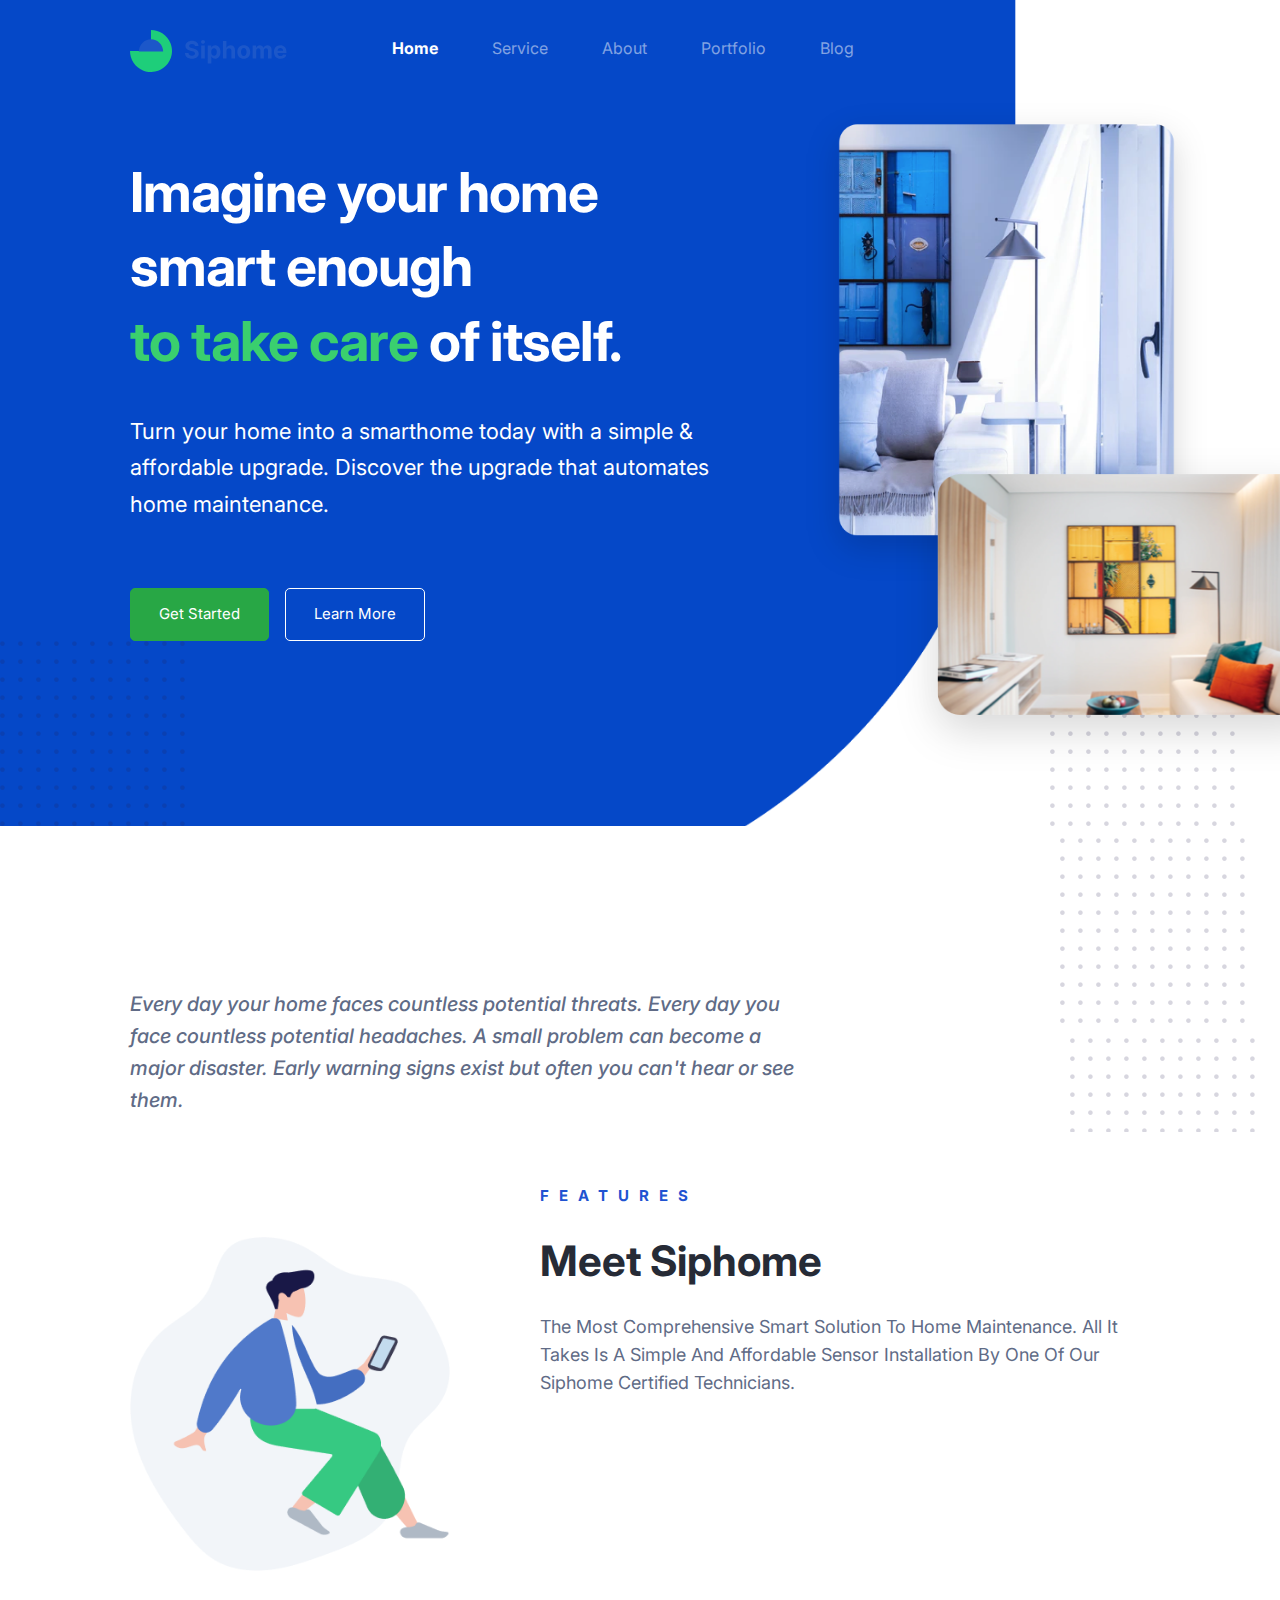
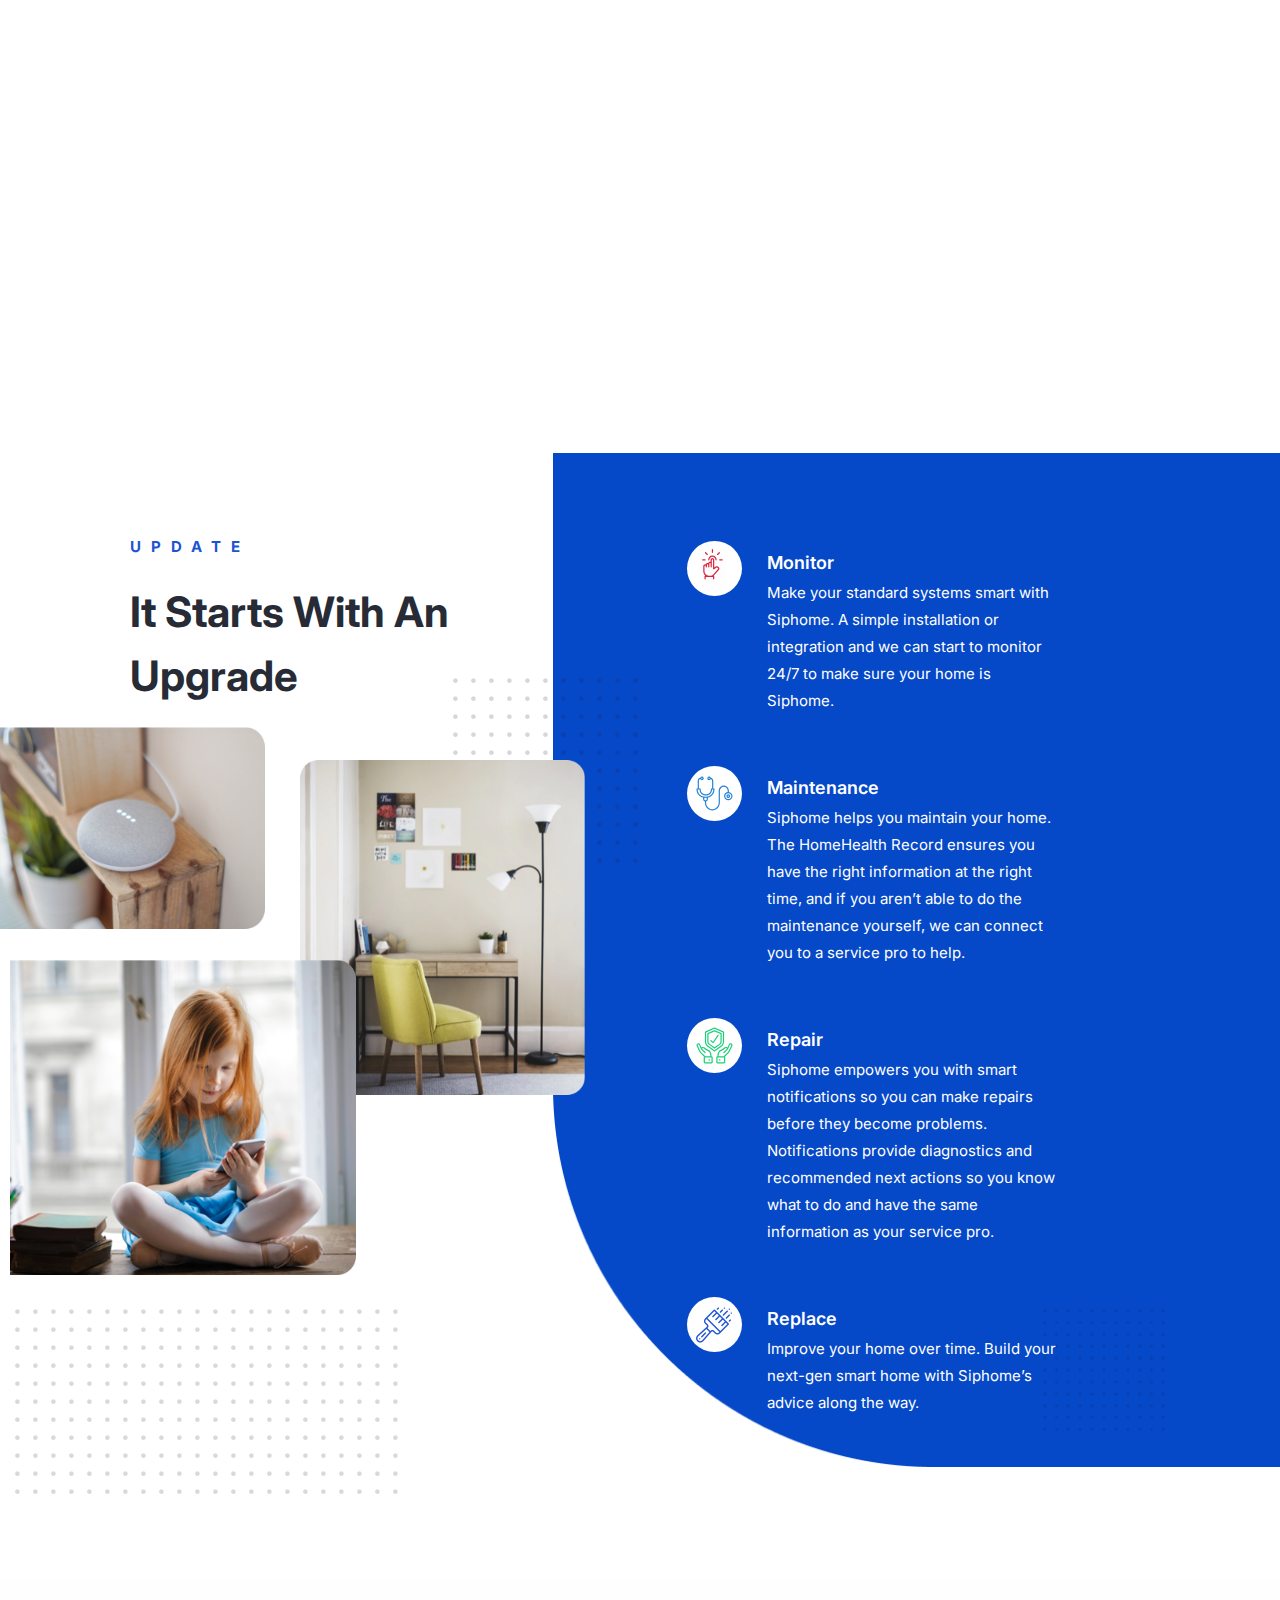
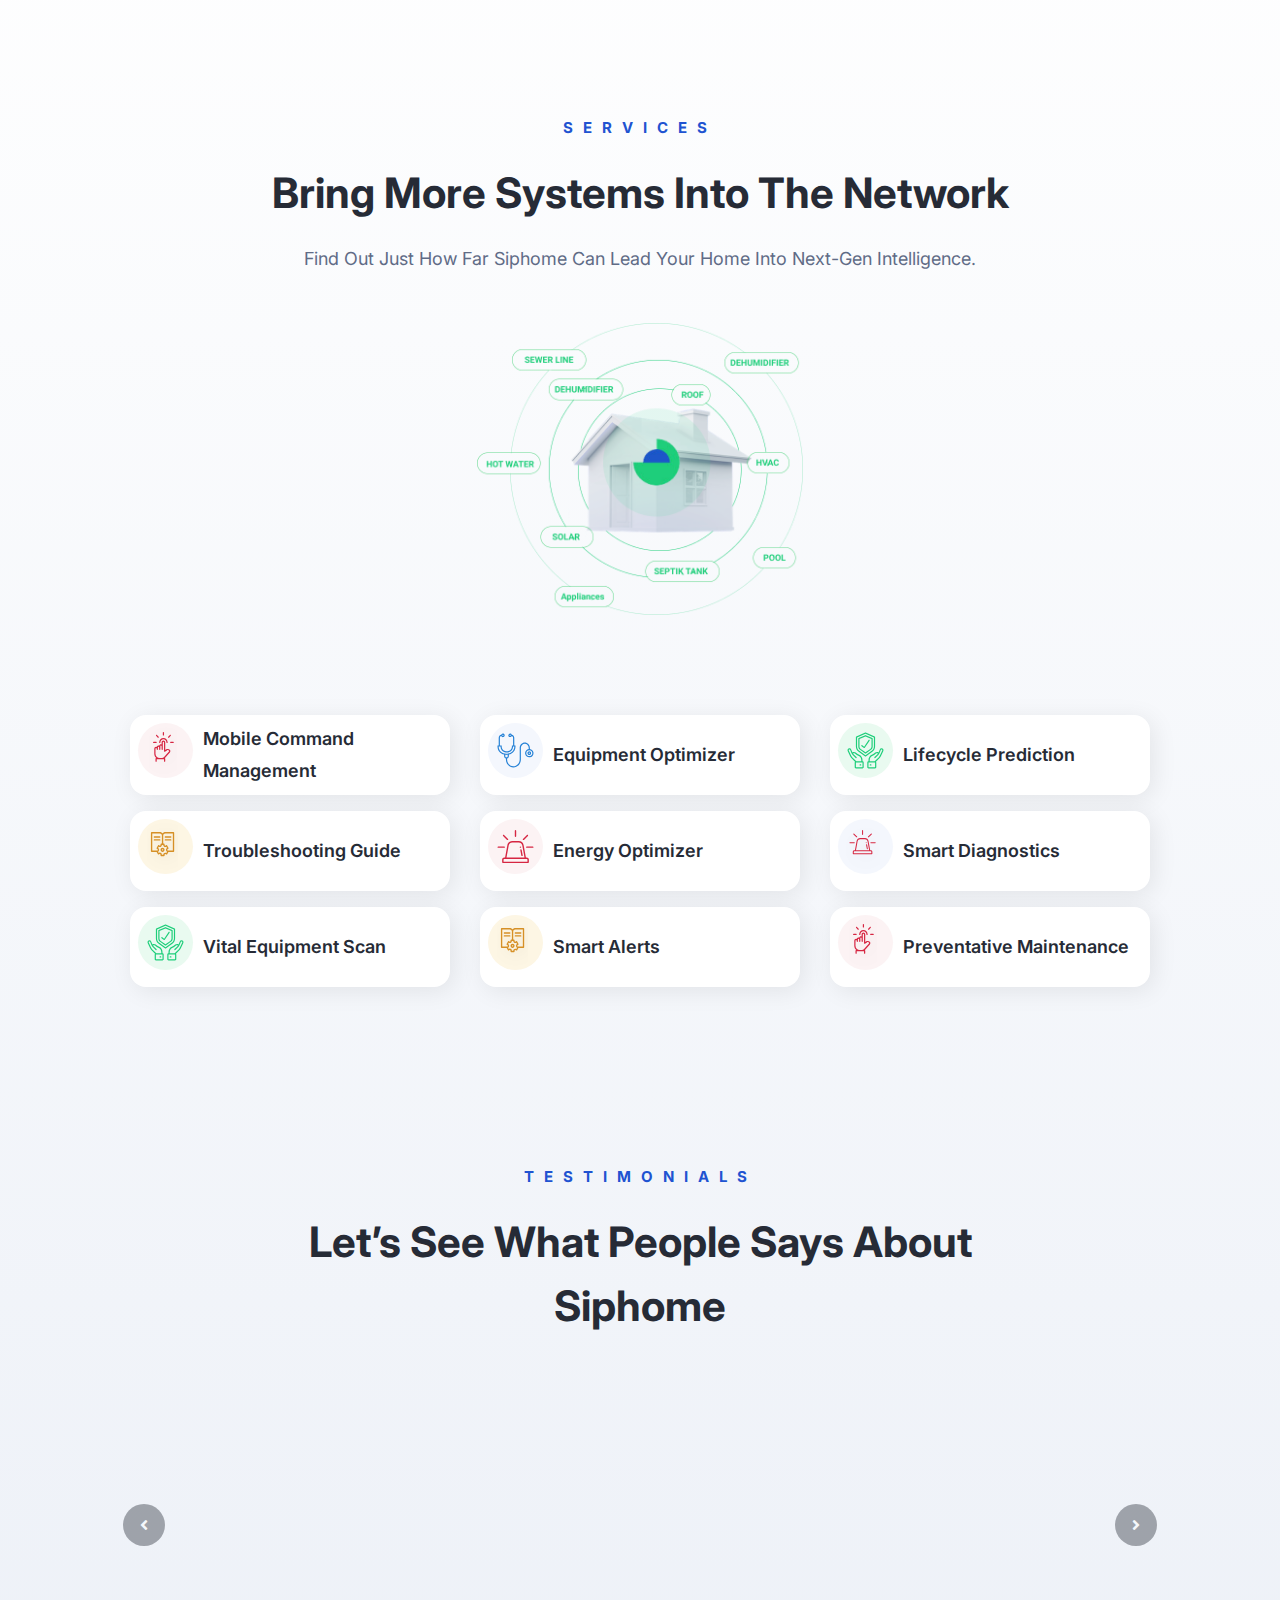
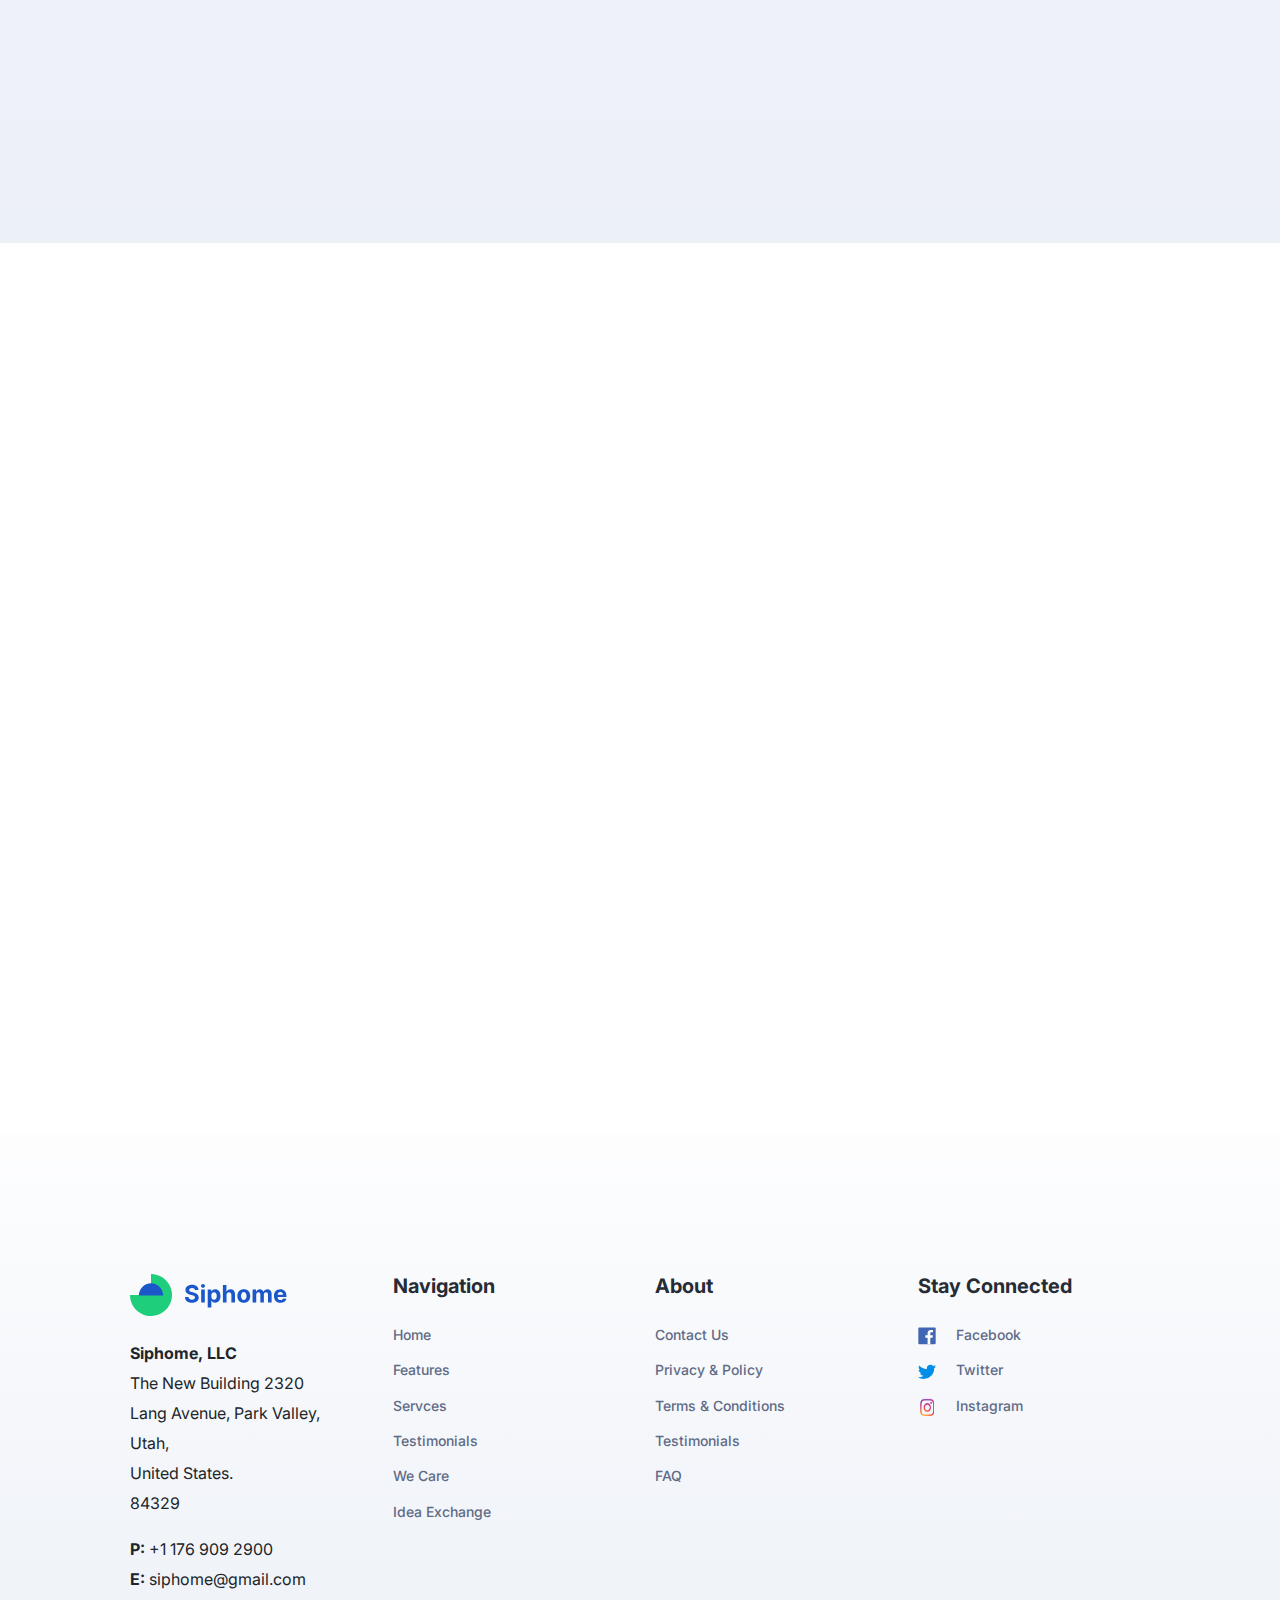
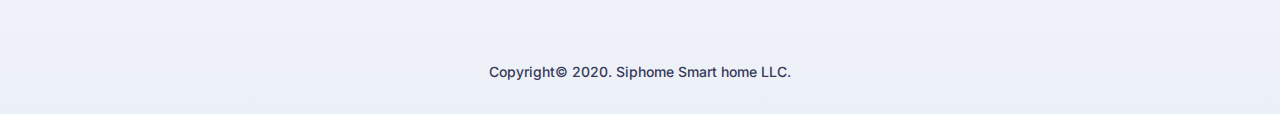
==== index.html @ 518de59e "responsiveness" ====
<!DOCTYPE html>
<html lang="en">
<head>
    <meta charset="UTF-8">
    <title>Digital Agency</title>
    <meta name="viewport" content="width=device-width, initial-scale=1">
    <link rel="shortcut icon" href="assets/img/fv.png" type="image/x-icon">
    <link rel="icon" href="assets/img/fv.png" type="image/x-icon">
    <link rel="stylesheet" href="assets/css/bootstrap.min.css">
    <link rel="stylesheet" href="assets/css/fontawesome-all.css">
    <link rel="stylesheet" href="assets/css/animate.css">
    <link rel="stylesheet" href="assets/css/jquery.fancybox.min.css">
    <link rel="stylesheet" href="assets/css/odometer-theme-default.css">
    <link rel="stylesheet" href="assets/css/owl.carousel.css">
    <link rel="stylesheet" href="assets/css/style.css">
</head>
<body class="dia-home">
    <!-- preloader - start -->
    <div id="preloader" class="dia-preloader"></div>
    <div class="up">
        <a href="#" id="scrollup" class="dia-scrollup text-center"><i class="fas fa-angle-up"></i></a>
    </div>
    <!-- Start of header section
        ============================================= -->
        <header id="dia-header" class="dia-main-header">
            <div class="container">
                <div class="dia-main-header-content clearfix">
                    <div class="dia-logo float-left">
                        <a href="#"><img src="assets/img/logo/logo.svg" alt=""></a>
                    </div>
                    <div class="dia-main-menu-item">
                        <nav class="dia-main-navigation  clearfix ul-li">
                            <ul id="main-nav" class="navbar-nav text-capitalize clearfix">
                                <li> <a href="#" class="active">Home</a></li>
                                <li><a href="#dia-features">Service</a></li>
                                <li><a href="#dia-about">About</a></li>
                                <li><a href="#dia-portfolio">Portfolio</a></li>
                                <li><a href="#dia-blog">Blog</a> </li>
                            </ul>
                        </nav>
                    </div>
                </div>
                <!-- /desktop menu -->
                <div class="dia-mobile_menu relative-position">
                    <div class="dia-mobile_menu_button dia-open_mobile_menu">
                        <i class="fas fa-bars"></i>
                    </div>
                    <div class="dia-mobile_menu_wrap">
                        <div class="mobile_menu_overlay dia-open_mobile_menu"></div>
                        <div class="dia-mobile_menu_content">
                            <div class="dia-mobile_menu_close dia-open_mobile_menu">
                                <i class="far fa-times-circle"></i>
                            </div>
                            <div class="m-brand-logo text-center">
                                <a href="!#"><img src="assets/img/logo/logo.svg" alt=""></a>
                            </div>
                            <nav class="dia-mobile-main-navigation  clearfix ul-li">
                             <ul id="m-main-nav" class="navbar-nav text-capitalize clearfix">
                                <li> <a href="#" class="active">Home</a></li>
                                <li><a href="#dia-features">Service</a></li>
                                <li><a href="#dia-about">About</a></li>
                                <li><a href="#dia-portfolio">Portfolio</a></li>
                                <li><a href="#dia-blog">Blog</a> </li>
                            </ul>
                        </nav>
                    </div>
                </div>
                <!-- /mobile-menu -->
            </div>
        </div>
    </header>
    <!-- End of header section
        ============================================= -->

    <!-- Start of Banner section
        ============================================= -->    
        <section id="dia-banner" class="dia-banner-section position-relative">
            <div class="banner-side-img banner-img2 position-absolute"><img src="assets/img/banner/banner.png" alt=""></div>            
            <div class="ab-shape2 position-absolute" data-parallax='{"x" : 30}'> <img src="assets/img/shape/as1.png" alt=""></div>
            <div class="container">
                <div class="row">
                    <div class="col-lg-7 col-md-6">
                        <div class="dia-banner-content dia-headline pera-content">
                            <h1 class="cd-headline clip is-full-width">
                                Imagine your home smart enough <span>to take care</span> of itself.
                            </h1>
                            <p>Turn your home into a smarthome today with a simple & affordable upgrade. Discover the upgrade that automates
                                home maintenance.</p>
                            <div class="dia-banner-btn d-flex">
                                <button class="btn btn-success mr-3">Get Started</button>
                                <button class="btn btn-primary-outline">Learn More</button>
                            </div>
                        </div>
                    </div>
                    <div class="col-lg-5 col-md-6">
                        <div class="ab-shape2 right position-absolute" data-parallax='{"x" : 30}'><img src="assets/img/shape/as1.png" alt=""></div>
                            <img class="banner-img-1" src="assets/img/banner/img-1.png" />
                            <img class="banner-img-2" src="assets/img/banner/img-2.png" />
                    </div>
                </div>

            </div>
        </section>
    <!-- End of Banner section
        ============================================= -->

    <!-- Start of Welcome Text section
        ============================================= -->    
        <section id="dia-welcome" class="dia-welcome-section position-relative">
            <div class="container">
                <div class="row">
                    <div class="col-md-8">
                        <p>
                            Every day your home faces countless potential threats. Every day you face countless potential headaches. A small problem can become a major disaster. Early warning signs exist but often you can't hear or see them.
                        </p>
                    </div>
                    <div class="col-md-4">
                        <div class="ab-shape2 position-absolute" data-parallax='{"x" : 30}'> <img src="assets/img/shape/as1.png" alt=""></div>
                        <div class="ab-shape2 second position-absolute" data-parallax='{"x" : 30}'> <img src="assets/img/shape/as1.png" alt=""></div>
                    </div>
                </div>
            </div>
        </section>
    <!-- End of Welcome Text section
        ============================================= -->  

    <!-- Start of Features section
        ============================================= --> 
        <section id="dia-features" class="dia-features-section">
            <div class="container">
                <div class="dia-features-content">
                    <div class="row">
                        <div class="col-lg-4 col-md-12">
                            <div class="dia-features-img position-relative">
                                <img src="assets/img/features/man-sitting.png" alt="">
                            </div>
                        </div>
                        <div class="col-lg-8 col-md-12">
                            <div class="dia-features-text">
                                <div class="dia-section-title text-left text-capitalize dia-headline">
                                    <span>Features</span>
                                    <h2>Meet Siphome</h2>
                                    <p>The most comprehensive smart solution to home maintenance. All it takes is a simple and affordable sensor installation by one of our Siphome certified technicians.</p>
                                </div>
                                <div class="dia-features-details clearfix">
                                    <div class="dia-features-item dia-headline ul-li-block wow fadeFromUp" data-wow-delay="0ms" data-wow-duration="1500ms">
                                        <span class="info-box-icon elevation-2"><img src="assets/img/service/2.svg" /></span>
                                        <h3>Automatic Threat Detection</h3>
                                        <p>Siphome reacts the moment your equipment fails, alerting you to the problem.</p>

                                    </div>
                                    <div class="dia-features-item dia-headline ul-li-block wow fadeFromUp" data-wow-delay="300ms" data-wow-duration="1500ms">
                                        <span class="info-box-icon elevation-3"><img src="assets/img/service/3.svg" /></span>
                                        <h3>Smart Diagnostics</h3>
                                        <p>See exactly what is malfunctioning and compare your maintenance options on the same screen.</p>

                                    </div>
                                    <div class="dia-features-item dia-headline ul-li-block wow fadeFromUp" data-wow-delay="600ms" data-wow-duration="1500ms">
                                        <span class="info-box-icon elevation-5"><img src="assets/img/service/5.svg" /></span>
                                        <h3>Disaster Prevention</h3>
                                        <p>Predictive analytics lets you see what needs maintenance before it fails.</p>
                                    </div>
                                    <div class="dia-features-item dia-headline ul-li-block wow fadeFromUp" data-wow-delay="600ms" data-wow-duration="1500ms">
                                        <span class="info-box-icon elevation-6"><img src="assets/img/service/6.svg" /></span>
                                        <h3>24/7 Service​</h3>
                                        <p>Siphome monitors your critical systems 24/7 so you can enjoy peace of mind.</p>
                                    </div>
                                </div>
                            </div>
                        </div>
                    </div>
                </div>
            </div>
        </section>
    <!-- End of Features section
        ============================================= -->          

    <!-- Start of Update section
        ============================================= --> 
        <section id="dia-update" class="dia-update-section">
            <div class="container">
                <div class="dia-update-content">
                    <div class="row">
                        <div class="col-lg-5 col-md-12">                           
                            <div class="ab-shape2 bottom first position-absolute" data-parallax='{"x" : 30}'> <img src="assets/img/shape/as1-2x.png" alt=""></div>
                            <div class="dia-section-title text-left text-capitalize dia-headline">
                                <span>Update</span>
                                <h2>It starts with an <br>upgrade</h2>
                            </div>
                            <img class="update-img-1" src="assets/img/update/img-1.png" />
                            <img class="update-img-2" src="assets/img/update/img-2.png" />
                            <img class="update-img-3" src="assets/img/update/img-3.png" />
                        </div>
                        <div class="col-lg-7 col-md-12 left-side">
                            <div class="bg position-absolute"><img src="assets/img/update/bg.png" /></div>
                            <div class="ab-shape2 position-absolute" data-parallax='{"x" : 30}'> <img src="assets/img/shape/as1.png" alt=""></div>
                            <div class="ab-shape2 bottom second position-absolute" data-parallax='{"x" : 30}'> <img src="assets/img/shape/as1.png" alt=""></div>
                            <div class="items">
                                <div class="info-box">
                                    <span class="info-box-icon elevation-0"><img src="assets/img/service/1.svg" /></span>
                                    <div class="info-box-content">
                                    <span class="info-box-text">Monitor</span>
                                    <p>Make your standard systems smart with Siphome. A simple installation or integration and we can start to monitor 24/7 to make sure your home is Siphome.</p>
                                    </div>
                                </div>
                                <div class="info-box">
                                    <span class="info-box-icon elevation-0"><img src="assets/img/service/2.svg" /></span>
                                    <div class="info-box-content">
                                    <span class="info-box-text">Maintenance</span>
                                    <p>Siphome helps you maintain your home. The HomeHealth Record ensures you have the right information at the right time, and if you aren’t able to do the maintenance yourself, we can connect you to a service pro to help.</p>
                                    </div>
                                </div>
                                <div class="info-box">
                                    <span class="info-box-icon elevation-0"><img src="assets/img/service/3.svg" /></span>
                                    <div class="info-box-content">
                                    <span class="info-box-text">Repair</span>
                                    <p>Siphome empowers you with smart notifications so you can make repairs before they become problems. Notifications provide diagnostics and recommended next actions so you know what to do and have the same information as your service pro.</p>
                                    </div>
                                </div>
                                <div class="info-box">
                                    <span class="info-box-icon elevation-0"><img src="assets/img/update/icon-line-paint.png" /></span>
                                    <div class="info-box-content">
                                    <span class="info-box-text">Replace</span>
                                    <p>Improve your home over time. Build your next-gen smart home with Siphome’s advice along the way.</p>
                                    </div>
                                </div>
                            </div>
                        </div>
                    </div>
                </div>
            </div>
            
        </section>
    <!-- End of Update section
        ============================================= -->          

        <div id="services-testimonial">
            <!-- Start of testimonial section
            ============================================= -->            
            <section id="dia-testimonial" class="dia-testimonial-section position-relative">
                <div class="tst-side-shape position-absolute" data-parallax='{"y" : 50}'> <img src="assets/img/shape/tsts1.png" alt=""></div>
                <div class="container">
                    <div class="dia-section-title text-center text-capitalize dia-headline">
                        <span>Services</span>
                        <h2>Bring more systems into the network</h2>
                        <p>Find out just how far Siphome can lead your home into next-gen intelligence.</p>
                    </div>
                    <div class="home-img text-center">
                        <img src="assets/img/service/home.png" />
                    </div>
                    <div class="service-cards">
                        <div class="row">
                            <div class="col-md-4">
                                <div class="info-box">
                                    <span class="info-box-icon elevation-1"><img src="assets/img/service/1.svg" /></span>
                    
                                    <div class="info-box-content">
                                    <span class="info-box-text">Mobile Command Management</span>
                                    </div>
                                </div>
                            </div>
                            <div class="col-md-4">
                                <div class="info-box">
                                    <span class="info-box-icon elevation-2"><img src="assets/img/service/2.svg" /></span>
                    
                                    <div class="info-box-content">
                                    <span class="info-box-text">Equipment Optimizer</span>
                                    </div>
                                </div>
                            </div>
                            <div class="col-md-4">
                                <div class="info-box">
                                    <span class="info-box-icon elevation-3"><img src="assets/img/service/3.svg" /></span>
                    
                                    <div class="info-box-content">
                                    <span class="info-box-text">Lifecycle Prediction</span>
                                    </div>
                                </div>
                            </div>
                            <div class="col-md-4">
                                <div class="info-box">
                                    <span class="info-box-icon elevation-4"><img src="assets/img/service/4.svg" /></span>
                    
                                    <div class="info-box-content">
                                    <span class="info-box-text">Troubleshooting Guide</span>
                                    </div>
                                </div>
                            </div>
                            <div class="col-md-4">
                                <div class="info-box">
                                    <span class="info-box-icon elevation-5"><img src="assets/img/service/5.svg" /></span>
                    
                                    <div class="info-box-content">
                                    <span class="info-box-text">Energy Optimizer</span>
                                    </div>
                                </div>
                            </div>
                            <div class="col-md-4">
                                <div class="info-box">
                                    <span class="info-box-icon elevation-6"><img src="assets/img/service/6.svg" /></span>
                    
                                    <div class="info-box-content">
                                    <span class="info-box-text">Smart Diagnostics</span>
                                    </div>
                                </div>
                            </div>
                            <div class="col-md-4">
                                <div class="info-box">
                                    <span class="info-box-icon elevation-7"><img src="assets/img/service/7.svg" /></span>
                    
                                    <div class="info-box-content">
                                    <span class="info-box-text">Vital Equipment Scan</span>
                                    </div>
                                </div>
                            </div>
                            <div class="col-md-4">
                                <div class="info-box">
                                    <span class="info-box-icon elevation-8"><img src="assets/img/service/8.svg" /></span>
                    
                                    <div class="info-box-content">
                                    <span class="info-box-text">Smart Alerts</span>
                                    </div>
                                </div>
                            </div>
                            <div class="col-md-4">
                                <div class="info-box">
                                    <span class="info-box-icon elevation-9"><img src="assets/img/service/1.svg" /></span>
                    
                                    <div class="info-box-content">
                                    <span class="info-box-text">Preventative Maintenance</span>
                                    </div>
                                </div>
                            </div>
                        </div>
                    </div>
                </div>
            </section>
    <!-- End of testimonial section
        ============================================= --> 

     <!-- Start of Team section
        ============================================= -->                             
        <section id="dia-team" class="dia-team-section">
            <div class="container">
                <div class="dia-section-title text-center text-capitalize pera-content dia-headline">
                    <span>Testimonials</span>
                    <h2>Let’s see what people says about Siphome</h2>
                </div>
                <div id="dia-team-slide" class="dia-team-content owl-carousel">

                    <div class="dia-team-pic-text wow fadeFromLeft" data-wow-delay="300ms" data-wow-duration="1500ms">
                        <div class="card">
                            
                            <div class="card-body">
                                <img src="assets/img/testimonial/1.png" />
                                “We have been waiting on this product and now that we have installed a few. We think it will make the industry by storm.”
                            </div>
                            <div class="card-footer p-0">
                                <div class="pull-left name-designation">
                                    <strong>Ryan Oliver</strong>
                                    <p>Design Manager at Kiluna</p>
                                </div>
                                <div class="pull-right">
                                    
                                </div>
                            </div>
                        </div>
                    </div>

                    <div class="dia-team-pic-text wow fadeFromLeft" data-wow-delay="300ms" data-wow-duration="1500ms">
                        <div class="card">
                            <div class="card-body">
                                <img src="assets/img/testimonial/2.png" />
                                “Thank you for introducing me to Siphome!  We like how the system gives updates to us and the homeowner as well to give us a real time update on how everything is working.”
                            </div>
                            <div class="card-footer p-0">
                                <div class="pull-left name-designation">
                                    <strong>Gladina Samantha</strong>
                                    <p>CEO Jobdesk United, LLC</p>
                                </div>
                                <div class="pull-right">
                                    
                                </div>
                            </div>
                        </div>
                    </div>

                </div>
            </div>
        </section>
     <!-- End of Team section
        ============================================= -->             
        </div>       


    <!-- Start of Experience section
        ============================================= -->
        <section id="dia-contact" class="dia-contact-section">
            <div class="container">
                <div class="dia-contact-content">
                    <div class="row">
                        <div class="col-lg-6 col-md-12 wow fadeFromLeft" data-wow-delay="0ms" data-wow-duration="1500ms">
                            <div class="dia-contact-img position-relative">
                                <div class="dia-contact-text text-center">
                                    <div class="dia-about-title-text">
                                        <div class="dia-section-title text-left text-capitalize dia-headline">
                                            <span>Contact</span>
                                            <h2>Skip logging in, get what you need with a few key details</h2>
                                        </div>
                                    </div>
                                </div>
                                <img src="assets/img/contact/contact.svg" alt="">
                            </div>
                        </div>
                        <div class="col-lg-6 col-md-12 wow fadeFromRight" data-wow-delay="300ms" data-wow-duration="1500ms">
                            <form action="">
                                <div class="form-group">
                                    <label for="exampleInputEmail1">Your Name (required)</label>
                                    <input type="email" class="form-control" id="exampleInputEmail1" placeholder="Enter name">
                                </div>
                                <div class="form-group">
                                    <label for="exampleInputPassword1">Your Email (required)</label>
                                    <input type="text" class="form-control" id="exampleInputPassword1" placeholder="Enter email">
                                </div>
                                <div class="form-group">
                                    <label for="exampleInputPassword1">Subject</label>
                                    <input type="text" class="form-control" id="exampleInputPassword1" placeholder="Enter subject">
                                </div>
                                <div class="form-group">
                                    <label for="exampleInputPassword1">Jobdesk</label>
                                    <select class="form-control">
                                        <option value="">Select Jobdesk</option>
                                    </select>
                                </div>
                                <div class="form-group">
                                    <label for="exampleInputPassword1">Company Name</label>
                                    <input type="text" class="form-control" id="exampleInputPassword1" placeholder="Enter company">
                                </div>
                                <div class="form-group">
                                    <label for="exampleInputPassword1">Message</label>
                                    <textarea class="form-control" rows="3" placeholder="Your message"></textarea>
                                </div>
                                <button type="submit" class="btn btn-success">Send Now</button>
                            </form>
                        </div>
                    </div>
                </div>
            </div>
        </section>
    <!-- End of Experience section
        ============================================= -->        

    <!-- Start of Footer  section
        ============================================= -->
        <section id="dia-footer" class="dia-footer-section position-relative">
            <div class="container">
                <div class="row">
                    <div class="col-lg-3">
                        <div class="dia-footer-widget pera-content dia-headline clearfix">
                            <div class="dia-footer-logo">
                                <img src="assets/img/logo/logo.svg" alt="">
                            </div>
                            <p>
                                <strong>Siphome, LLC</strong>
                                <br>
                                The New Building 2320
                                <br> 
                                Lang Avenue, Park Valley, Utah,
                                <br>
                                United States. 
                                <br>
                                84329
                            </p>
                            <p class="mt-3">
                                <strong>P:</strong> +1 176 909 2900<br>
                                <strong>E:</strong> siphome@gmail.com
                            </p>
                        </div>
                    </div>
                    <div class="col-lg-3">
                        <div class="dia-footer-widget dia-headline ul-li-block clearfix">
                            <h3 class="dia-widget-title">Navigation</h3>
                            <ul>
                                <li><a href="#">Home</a></li>
                                <li><a href="#">Features</a></li>
                                <li><a href="#">Servces</a></li>
                                <li><a href="#">Testimonials</a></li>
                                <li><a href="#">We Care</a></li>
                                <li><a href="#">Idea Exchange</a></li>
                            </ul>
                        </div>
                    </div>
                    <div class="col-lg-3">
                        <div class="dia-footer-widget dia-headline ul-li-block clearfix">
                            <h3 class="dia-widget-title">About</h3>
                            <ul>
                                <li><a href="#">Contact Us</a></li>
                                <li><a href="#">Privacy & Policy</a></li>
                                <li><a href="#">Terms & Conditions</a></li>
                                <li><a href="#">Testimonials</a></li>
                                <li><a href="#">FAQ</a></li>
                            </ul>
                        </div>
                    </div>
                    <div class="col-lg-3">
                        <div class="dia-footer-widget social dia-headline ul-li-block clearfix">
                            <h3 class="dia-widget-title">Stay Connected</h3>
                            <ul>
                                <li><a href="#"><img src="assets/img/logo/facebook.svg" />Facebook</a></li>
                                <li><a href="#"><img src="assets/img/logo/twitter.svg" />Twitter</a></li>
                                <li><a href="#"><img src="assets/img/logo/instagram.png" />Instagram</a></li>
                            </ul>
                        </div>
                    </div>
                </div>
            </div>
            <div class="dia-footer-copyright">
                <div class="container">
                    <div class="dia-footer-copyright-content">
                        <div class="row">
                            <div class="col-md-12 text-center">
                                <div class="dia-copyright-text pera-content">
                                    <p>Copyright© 2020. Siphome Smart home LLC. </p>
                                </div>
                            </div>
                        </div>
                    </div>
                </div>
            </div>
<!--             <div class="dia-footer-shape3 position-absolute"><img src="assets/img/shape/diamap.png" alt=""></div> -->
        </section>
      <!-- End of Footer  section
        ============================================= -->       


        <!-- JS library -->
        <script src="assets/js/jquery.js"></script>
        <script src="assets/js/popper.min.js"></script>
        <script src="assets/js/appear.js"></script>
        <script src="assets/js/bootstrap.min.js"></script>
        <script src="assets/js/wow.min.js"></script>
        <script src="assets/js/jquery.fancybox.js"></script>
        <script src="assets/js/tilt.jquery.min.js"></script>
        <script src="assets/js/owl.js"></script>
        <script src="assets/js/aos.js"></script>
        <script src="assets/js/slick.js"></script>
        <script src="assets/js/jquery.barfiller.js"></script>
        <script src="assets/js/typer-new.js"></script>
        <script src="assets/js/odometer.js"></script>
        <script src="assets/js/jquery.mCustomScrollbar.concat.min.js"></script>
        <script src="assets/js/parallax-scroll.js"></script>
        <script src="assets/js/script.js"></script>
    </body>
    </html>
---- assets/css/odometer-theme-default.css ----
.odometer.odometer-auto-theme, .odometer.odometer-theme-minimal {
  display: -moz-inline-box;
  -moz-box-orient: vertical;
  display: inline-block;
  vertical-align: middle;
  *vertical-align: auto;
  position: relative;
}
.odometer.odometer-auto-theme, .odometer.odometer-theme-minimal {
  *display: inline;
}
.odometer.odometer-auto-theme .odometer-digit, .odometer.odometer-theme-minimal .odometer-digit {
  display: -moz-inline-box;
  -moz-box-orient: vertical;
  display: inline-block;
  vertical-align: middle;
  *vertical-align: auto;
  position: relative;
}
.odometer.odometer-auto-theme .odometer-digit, .odometer.odometer-theme-minimal .odometer-digit {
  *display: inline;
}
.odometer.odometer-auto-theme .odometer-digit .odometer-digit-spacer, .odometer.odometer-theme-minimal .odometer-digit .odometer-digit-spacer {
  display: -moz-inline-box;
  -moz-box-orient: vertical;
  display: inline-block;
  vertical-align: middle;
  *vertical-align: auto;
  visibility: hidden;
}
.odometer.odometer-auto-theme .odometer-digit .odometer-digit-spacer, .odometer.odometer-theme-minimal .odometer-digit .odometer-digit-spacer {
  *display: inline;
}
.odometer.odometer-auto-theme .odometer-digit .odometer-digit-inner, .odometer.odometer-theme-minimal .odometer-digit .odometer-digit-inner {
  text-align: left;
  display: block;
  position: absolute;
  top: 0;
  left: 0;
  right: 0;
  bottom: 0;
  overflow: hidden;
}
.odometer.odometer-auto-theme .odometer-digit .odometer-ribbon, .odometer.odometer-theme-minimal .odometer-digit .odometer-ribbon {
  display: block;
}
.odometer.odometer-auto-theme .odometer-digit .odometer-ribbon-inner, .odometer.odometer-theme-minimal .odometer-digit .odometer-ribbon-inner {
  display: block;
  -webkit-backface-visibility: hidden;
}
.odometer.odometer-auto-theme .odometer-digit .odometer-value, .odometer.odometer-theme-minimal .odometer-digit .odometer-value {
  display: block;
  -webkit-transform: translateZ(0);
}
.odometer.odometer-auto-theme .odometer-digit .odometer-value.odometer-last-value, .odometer.odometer-theme-minimal .odometer-digit .odometer-value.odometer-last-value {
  position: absolute;
}
.odometer.odometer-auto-theme.odometer-animating-up .odometer-ribbon-inner, .odometer.odometer-theme-minimal.odometer-animating-up .odometer-ribbon-inner {
  -webkit-transition: -webkit-transform 2s;
  -moz-transition: -moz-transform 2s;
  -ms-transition: -ms-transform 2s;
  -o-transition: -o-transform 2s;
  transition: transform 2s;
}
.odometer.odometer-auto-theme.odometer-animating-up.odometer-animating .odometer-ribbon-inner, .odometer.odometer-theme-minimal.odometer-animating-up.odometer-animating .odometer-ribbon-inner {
  -webkit-transform: translateY(-100%);
  -moz-transform: translateY(-100%);
  -ms-transform: translateY(-100%);
  -o-transform: translateY(-100%);
  transform: translateY(-100%);
}
.odometer.odometer-auto-theme.odometer-animating-down .odometer-ribbon-inner, .odometer.odometer-theme-minimal.odometer-animating-down .odometer-ribbon-inner {
  -webkit-transform: translateY(-100%);
  -moz-transform: translateY(-100%);
  -ms-transform: translateY(-100%);
  -o-transform: translateY(-100%);
  transform: translateY(-100%);
}
.odometer.odometer-auto-theme.odometer-animating-down.odometer-animating .odometer-ribbon-inner, .odometer.odometer-theme-minimal.odometer-animating-down.odometer-animating .odometer-ribbon-inner {
  -webkit-transition: -webkit-transform 2s;
  -moz-transition: -moz-transform 2s;
  -ms-transition: -ms-transform 2s;
  -o-transition: -o-transform 2s;
  transition: transform 2s;
  -webkit-transform: translateY(0);
  -moz-transform: translateY(0);
  -ms-transform: translateY(0);
  -o-transform: translateY(0);
  transform: translateY(0);
}
---- assets/css/style.css ----
/* 
*1- Global Area
*2- Header Area
*3- Banner Area
*4- Service Area
*5- CountDown Area
*6- About Area
*7- Experience Area
*8- PortFolio Area
*9= Team Area
*10- Testimonial Area
*13- Footer 
*/

@import url("https://fonts.googleapis.com/css2?family=Inter:wght@100;200;300;400;500;600;700;800;900");
@import url("https://fonts.googleapis.com/css?family=Poppins:400,500,600,700|Roboto:100,500,300,400,700&display=swap");
@import url("https://fonts.googleapis.com/css2?family=Poppins:ital,wght@0,400;0,500;0,600;0,700;0,800;0,900;1,400;1,500;1,600;1,700;1,800;1,900&display=swap");

 /*global area*/
/*----------------------------------------------------*/

.ul-li ul {
  margin: 0;
  padding: 0;
}
.ul-li ul li {
  list-style: none;
  display: inline-block;
}
.ul-li-block ul {
  margin: 0;
  padding: 0;
}
.ul-li-block ul li {
  list-style: none;
  display: block;
}
.dia-banner-section .dia-banner-content .dia-banner-tag {
  font-weight: 700;
  background-image: linear-gradient(81deg, #ff6600 0%, #ff9903 75%, #ffcb05 100%);
  -webkit-background-clip: text;
  -webkit-text-fill-color: transparent;
}

.dia-banner-section .dia-banner-content .dia-banner-btn .dia-abt-btn,
.dia-features-section .dia-features-btn .dia-features-more,
.dia-port-more a {
  z-index: 1;
  overflow: hidden;
  position: relative;
}

.dia-banner-section .dia-banner-content .dia-banner-btn .dia-abt-btn:before,
.dia-features-section .dia-features-btn .dia-features-more:before,
.dia-port-more a:before {
  left: 0;
  width: 100%;
  content: "";
  z-index: -1;
  height: 100%;
  bottom: -100%;
  position: absolute;
  transition: 0.5s all ease-in-out;
}

.dia-banner-section .dia-banner-content .dia-banner-btn .dia-abt-btn:hover:before,
.dia-features-section .dia-features-btn .dia-features-more:hover:before,
.dia-port-more a:hover:before {
  bottom: 0;
}
.dia-banner-section .banner-img-1{
  position: relative;
  top: 100px;
  right: -60px;
}
.dia-banner-section .banner-img-2{
  position: relative;
  right: -150px;
  top: -40px;
}
div#preloader {
  position: fixed;
  left: 0;
  top: 0;
  z-index: 99999;
  width: 100%;
  height: 100%;
  overflow: visible;
}
.container {
  max-width: 1050px;
}

a {
  color: inherit;
  text-decoration: none;
}
a:hover,
a:focus {
  text-decoration: none;
}
img {
  max-width: 100%;
  height: auto;
}
section {
  overflow: hidden;
}
button {
  cursor: pointer;
}
.btn {
  font-size: 15px;
  padding: 14.5px 28px;
  border-radius: 5px;
}
.btn-suceess{
  background-color: #3acf6e;
}
.btn-primary-outline{
  border-radius: 5px;
  border: 1px solid #ffffff;
  background-color: transparent;
  color: #ffffff;
}

.form-control:focus,
button:visited,
button.active,
button:hover,
button:focus,
input:visited,
input.active,
input:hover,
input:focus,
textarea:hover,
textarea:focus,
a:hover,
a:focus,
a:visited,
a.active,
select,
select:hover,
select:focus,
select:visited {
  outline: none;
  box-shadow: none;
  text-decoration: none;
  color: inherit;
}
.form-control {
  box-shadow: none;
}
.relative-position {
  position: relative;
}
.dia-home {
  margin: 0;
  padding: 0;
  font-size: 16px;
  overflow-x: hidden;
  line-height: 1.667;
  font-family: "Inter";
  -moz-osx-font-smoothing: antialiased;
  -webkit-font-smoothing: antialiased;
}

div#dia-preloader {
  position: fixed;
  left: 0;
  top: 0;
  z-index: 99999;
  width: 100%;
  height: 100%;
  overflow: visible;
  background-color: #f1f2f3;
  background: #f1f2f3 url("../img/pre.svg") no-repeat center center;
}

.decoration-wrapper {
  overflow: hidden;
  position: relative;
}
@keyframes zooming {
  0% {
    transform: scale(1, 1);
  }
  50% {
    transform: scale(1.05, 1.05);
  }
  100% {
    transform: scale(1, 1);
  }
}
.zooming {
  animation: zooming 18s infinite both;
}

.dia-headline h1,
.dia-headline h2,
.dia-headline h3,
.dia-headline h4,
.dia-headline h5,
.dia-headline h6 {
  margin: 0;
  font-family: "Inter";
}

.dia-section-title span {
  text-transform: uppercase;

  font-family: Inter;

  font-size: 15px;

  font-weight: bold;

  font-stretch: normal;

  font-style: normal;

  line-height: normal;

  letter-spacing: 10px;

  text-align: center;

  color: #2053d1;
}

.dia-section-title h2 {

  font-family: Inter;

  font-size: 42px;

  font-weight: bold;

  font-stretch: normal;

  font-style: normal;

  line-height: 1.52;

  letter-spacing: normal;

  color: #262b36;
  margin: 20px 0;
}

.dia-section-title p{
  font-family: Inter;

  font-size: 18px;

  font-weight: normal;

  font-stretch: normal;

  font-style: normal;

  line-height: 1.56;

  letter-spacing: normal;

  color: #606b86;
}

.dia-scrollup {
  width: 55px;
  right: 20px;
  z-index: 5;
  height: 55px;
  bottom: 20px;
  display: none;
  position: fixed;
  border-radius: 100%;
  line-height: 55px;
  background-color: #ff6700;
}

.dia-scrollup i {
  color: #fff;
}

/*---------------------------------------------------- */
/*Header area*/
/*----------------------------------------------------*/
.dia-main-header {
  z-index: 5;
  width: 100%;
  padding-top: 15px;
  position: absolute;
}

.dia-main-header .dia-logo {
  margin-top: 15px;
  margin-right: 80px;
}

.dia-main-header .dropdown {
  position: relative;
}

.dia-main-header .dropdown:after {
  top: -2px;
  right: -14px;
  content: "+";
  font-size: 18px;
  font-weight: 700;
  position: absolute;
  transition: 0.3s all ease-in-out;
}

.dia-main-header .dropdown .dropdown-menu {
  top: 65px;
  left: 0;
  opacity: 0;
  z-index: 2;
  margin: 0px;
  padding: 0px;
  height: auto;
  width: 200px;
  border: none;
  display: block;
  border-radius: 0;
  overflow: hidden;
  visibility: hidden;
  position: absolute;
  border-radius: 10px;
  background-color: #fff;
  transition: all 0.4s ease-in-out;
  border-bottom: 2px solid #ff6626;
  box-shadow: 0 5px 10px 0 rgba(83, 82, 82, 0.1);
}

.dia-main-header .dropdown .dropdown-menu li {
  width: 100%;
  margin-left: 0;
  border-bottom: 1px solid #e5e5e5;
}

.dia-main-header .dropdown .dropdown-menu li a {
  width: 100%;
  color: #343434;
  display: block;
  font-size: 14px;
  padding: 10px 25px;
  position: relative;
  transition: 0.3s all ease-in-out;
}

.dia-main-header .dropdown .dropdown-menu li a:before {
  display: none;
}

.dia-main-header .dropdown .dropdown-menu li a:after {
  left: 10px;
  top: 18px;
  width: 8px;
  height: 8px;
  content: "";
  position: absolute;
  border-radius: 100%;
  transform: scale(0);
  background-color: #fff;
  transition: 0.3s all ease-in-out;
}

.dia-main-header .dropdown .dropdown-menu li a:hover {
  background-color: #ff8533;
  color: #fff;
}

.dia-main-header .dropdown .dropdown-menu li a:hover:after {
  transform: scale(1);
}

.dia-main-header .dropdown .dropdown-menu li:last-child {
  border-bottom: none;
}

.dia-main-header .dropdown:hover .dropdown-menu {
  top: 45px;
  opacity: 1;
  visibility: visible;
}

.dia-main-header .navbar-nav {
  display: inherit;
}

.dia-main-header .dia-main-navigation {
  padding: 20px 40px;
}

.dia-main-header .dia-main-navigation li {
  margin: 0px 25px;
}

.dia-main-header .dia-main-navigation li a {
  color: rgba(255, 255, 255, 0.5);
  padding-bottom: 20px;
  position: relative;
  font-family: Inter;
}

.dia-main-header .dia-main-navigation li a.active {
  font-weight: bold;
  color: #ffffff;
}

.dia-main-header .dia-main-navigation li a:hover {
  color: #ffffff;
}

.dia-sticky-menu {
  top: 20px;
  position: fixed;
  background-color: #fff;
  animation-duration: 0.7s;
  animation-fill-mode: both;
  animation-name: fadeInDown;
  animation-timing-function: ease;
  transition: 0.3s all ease-in-out;
}

.dia-main-header.dia-sticky-menu {
  top: 0px;
  z-index: 9;
  z-index: 20;
  padding-top: 0;
  box-shadow: 0 0 20px -10px rgba(0, 0, 0, 0.8);
}

.dia-main-header.dia-sticky-menu .dropdown:hover .dropdown-menu {
  top: 45px;
}

/*---------------------------------------------------- */
/*Mobile Menu area*/
/*----------------------------------------------------*/
.dia-mobile_menu_content {
  top: 0px;
  bottom: 0;
  right: -350px;
  height: 100vh;
  z-index: 101;
  position: fixed;
  width: 280px;
  overflow-y: scroll;
  background-color: #fff;
  padding: 40px 0px;
  box-shadow: 0px 3px 5px rgba(100, 100, 100, 0.19);
  transition: all 0.5s ease-in;
}

.dia-mobile_menu_content .dia-mobile-main-navigation {
  width: 100%;
}

.dia-mobile_menu_content .dia-mobile-main-navigation .navbar-nav {
  width: 100%;
}

.dia-mobile_menu_content .navbar-nav .dropdown-menu {
  position: static !important;
  transform: none !important;
}

.dia-mobile_menu_content .dia-mobile-main-navigation .navbar-nav li {
  width: 100%;
  display: block;
  transition: 0.3s all ease-in-out;
  border-bottom: 1px solid #dcdcdc;
}

.dia-mobile_menu_content .dia-mobile-main-navigation .navbar-nav li:first-child {
  border-top: 1px solid #dcdcdc;
}

.dia-mobile_menu_content .dia-mobile-main-navigation .navbar-nav li a {
  color: #000;
  padding: 0;
  width: 100%;
  display: block;
  font-size: 14px;
  font-weight: 400;
  padding: 5px 30px;
  text-transform: uppercase;
}

.dia-mobile_menu_content .m-brand-logo {
  width: 160px;
  margin: 0 auto;
  margin-bottom: 30px;
}

.dia-mobile_menu_wrap.mobile_menu_on .dia-mobile_menu_content {
  right: 0px;
  transition: all 0.7s ease-out;
}

.mobile_menu_overlay {
  top: 0;
  width: 100%;
  height: 100%;
  position: fixed;
  z-index: 100;
  right: 0%;
  height: 120vh;
  opacity: 0;
  visibility: hidden;
  background-color: rgba(0, 0, 0, 0.9);
  transition: all 0.5s ease-in-out;
}

.mobile_menu_overlay_on {
  overflow: hidden;
}

.dia-mobile_menu_wrap.mobile_menu_on .mobile_menu_overlay {
  opacity: 1;
  visibility: visible;
}

.dia-mobile_menu_button {
  position: absolute;
  display: none;
  right: 0;
  cursor: pointer;
  line-height: 40px;
  color: #ff8833;
  text-align: center;
  font-size: 30px;
  top: -35px;
  z-index: 5;
}

.dia-mobile_menu .dia-mobile-main-navigation .navbar-nav li a:after {
  display: none;
}

.dia-mobile_menu .dia-mobile-main-navigation .dropdown > .dropdown-menu {
  opacity: 1;
  visibility: visible;
}

.dia-mobile_menu .dia-mobile_menu_content .dia-mobile-main-navigation .navbar-nav .dropdown-menu {
  border: none;
  display: none;
  transition: none;
  box-shadow: none;
  padding: 5px 0px;
  width: 100%;
  border-top: 1px solid #dcdcdc;
}

.dia-mobile_menu .dia-mobile_menu_content .dia-mobile-main-navigation .navbar-nav .dropdown-menu li {
  border: none;
  padding: 0 20px;
  line-height: 1;
}

.dia-mobile_menu .dropdown {
  position: relative;
}

.dia-mobile_menu .dropdown .dropdown-btn {
  position: absolute;
  top: 0px;
  right: 0;
  height: 30px;
  padding: 5px 10px;
}

.dia-mobile_menu .dropdown .dropdown-btn:before {
  content: "";
  position: absolute;
  height: 100%;
  width: 1px;
  top: 0;
  left: 0;
  background-color: #dcdcdc;
}

.dia-mobile_menu .dia-mobile_menu_close {
  color: #d60606;
  cursor: pointer;
  top: 15px;
  left: 15px;
  font-size: 20px;
  position: absolute;
}

/*---------------------------------------------------- */
/*Banner area*/
/*----------------------------------------------------*/
@keyframes spin {
  from {
    transform: rotate(0deg);
  }
  to {
    transform: rotate(360deg);
  }
}

.dia-banner-section .banner-side-img {
  right: 0;
  top: -10px;
  z-index: -1;
}

.dia-banner-section .banner-side-img.banner-img1 {
  opacity: 0;
  right: -300px;
  transition-delay: 200ms;
  transition: all 1200ms ease;
}

.dia-banner-section .banner-side-img.banner-img2 {
  opacity: 0;
  right: -300px;
  transition-delay: 500ms;
  transition: all 1500ms ease;
}

.dia-banner-section .banner-side-img.banner-img1.view-on {
  right: 0;
  opacity: 1;
  transition-delay: 200ms;
}

.dia-banner-section .banner-side-img.banner-img2.view-on {
  right: 0;
  opacity: 1;
  transition-delay: 500ms;
}

.dia-banner-section .ab-shape2{
  bottom: 0;
}

.dia-banner-section .ab-shape2.right{
  bottom: 0;
  right: -70px;
}

.dia-banner-section .dia-banner-content {
  padding: 140px 0px 185px;
}

.dia-banner-section .dia-banner-content .dia-banner-tag {
  font-size: 18px;
}

.dia-banner-section .dia-banner-content h1 {
  color: #282350;
  font-size: 55px;
  font-weight: bold;
  font-family: "Inter";
  color: #ffffff;
  line-height: 1.071;
  padding: 15px 0px 25px;
  line-height: 1.35;
  letter-spacing: -1px;
}
.dia-banner-section .dia-banner-content h1 span {
  color: #3acf6e;
}



.dia-banner-section .dia-banner-content p {
  font-size: 22px;
  color: #ffffff;
}

.dia-banner-section .dia-banner-content .dia-banner-btn {
  margin-top: 65px;
}

.dia-banner-section .dia-banner-content .dia-banner-btn a {
  width: 100%;
  display: block;
  margin-right: 20px;
}

.dia-banner-section .dia-banner-content .dia-banner-btn .dia-play-btn {
  width: 70px;
  height: 70px;
  line-height: 70px;
  margin-right: 20px;
  border-radius: 100%;
  transition: 0.3s all ease-in-out;
  background-color: #5409d6;
}

.dia-banner-section .dia-banner-content .dia-banner-btn .dia-play-btn i {
  color: #fff;
}

.dia-banner-section .dia-banner-content .dia-banner-btn .dia-play-btn:hover {
  background-image: none;
  background-color: #ff6700;
}

.dia-banner-section .dia-banner-content .dia-banner-btn .dia-abt-btn {
  color: #fff;
  height: 70px;
  width: 230px;
  font-weight: 700;
  line-height: 70px;
  border-radius: 40px;
  font-family: "Inter";
  background-color: #ff6700;
}

.dia-banner-section .dia-banner-content .dia-banner-btn .dia-abt-btn:before {
  background-color: #5409d6;
}

.dia-banner-section .cd-headline.clip span {
  display: inline-block;
  padding-bottom: 10px;
}

.dia-banner-section .cd-headline.clip .cd-words-wrapper {
  display: inline-block;
  position: relative;
  text-align: left;
  vertical-align: top;
}

.dia-banner-section .cd-headline.clip .cd-words-wrapper::after {
  content: "";
  top: 10px;
  right: 0;
  width: 2px;
  height: 65px;
  position: absolute;
  background-color: #282350;
}

.dia-banner-section .cd-headline.clip b {
  opacity: 0;
}

.dia-banner-section .cd-headline.clip b.is-visible {
  opacity: 1;
}

.dia-banner-section .cd-words-wrapper {
  display: inline-block;
  position: relative;
  text-align: left;
}

.dia-banner-section .cd-words-wrapper b {
  display: inline-block;
  left: 0;
  opacity: 0;
  position: absolute;
  top: 0;
  white-space: nowrap;
}

.dia-banner-section .cd-words-wrapper b.is-visible {
  opacity: 1;
  position: relative;
}

.dia-banner-section .no-js .cd-words-wrapper b {
  opacity: 0;
}

.dia-banner-section .banner-side-shape1,
.dia-banner-section .banner-side-shape2 {
  bottom: 135px;
}

.dia-banner-section .banner-shape1 {
  left: 50%;
  bottom: 15%;
  z-index: -2;
  animation-name: spin;
  animation-duration: 15000ms;
  animation-iteration-count: infinite;
  animation-timing-function: linear;
}

.dia-banner-section .banner-shape2 {
  top: 30%;
  left: 12%;
}

/*---------------------------------------------------- */
/*welcome area*/
/*----------------------------------------------------*/
.dia-welcome-section{
  margin: 12px 0 50px 0;
}
.dia-welcome-section p{
  font-family: Inter;
  font-size: 20px;
  font-weight: 500;
  font-stretch: normal;
  font-style: italic;
  line-height: 1.6;
  letter-spacing: normal;
  color: #606b86;
  padding-top: 150px;
}

.dia-welcome-section .ab-shape2 {
  right: -80px;
}

.dia-welcome-section .ab-shape2.second {
  right: -90px;
  top: 200px;
}

/*---------------------------------------------------- */
/*Features area*/
/*----------------------------------------------------*/
.dia-features-section {
  padding-bottom: 115px;
}

.dia-features-section .dia-features-img {
  margin-top: 55px;
}

.dia-features-section .dia-features-img .dia-features-shape2 {
  top: 0;
  z-index: -2;
}

.dia-features-section .dia-features-img .dia-features-shape1 {
  left: 0;
  top: 10px;
  z-index: -1;
  animation-name: spin;
  animation-duration: 20000ms;
  animation-iteration-count: infinite;
  animation-timing-function: linear;
}

.dia-features-section .dia-features-text {
  padding-left: 60px;
}

.dia-features-section .dia-features-details {
  margin: 50px 0px 5px;
}

.dia-features-section .dia-features-details .dia-features-item {
  width: 50%;
  float: left;
  margin-bottom: 30px;
  font-size: 15px;
  color: #606b86;
}

.dia-features-section .dia-features-details .dia-features-item h3 {
  font-family: "Inter";
  font-size: 18px;
  font-weight: 600;
  font-stretch: normal;
  font-style: normal;
  line-height: normal;
  letter-spacing: normal;
  color: #262b36;
  padding-bottom: 16px;
}

.dia-features-section .dia-features-details .dia-features-item .info-box-icon  {
  margin-bottom: 30px;
}

.dia-features-section .dia-features-details .dia-features-item li {
  padding-left: 15px;
  position: relative;
  padding-bottom: 5px;
}

.dia-features-section .dia-features-details .dia-features-item li:before {
  top: 0;
  left: 0;
  content: "+";
  position: absolute;
}

.dia-features-section .dia-features-details .dia-features-item:nth-child(even) {
  padding-left: 35px;
}

.dia-features-section .dia-features-btn .dia-features-more {
  height: 50px;
  width: 225px;
  margin-top: 10px;
  line-height: 50px;
  border-radius: 40px;
  background-color: #390ed2;
}

.dia-features-section .dia-features-btn .dia-features-more a {
  color: #fff;
  width: 100%;
  display: block;
  font-size: 15px;
  font-weight: 700;
  font-family: "Inter";
}

.dia-features-section .dia-features-btn .dia-features-more:before {
  background-color: #ff6700;
}

.dia-features-section .dia-features-review {
  max-width: 215px;
}

.dia-features-section .dia-features-review .dia-features-rate ul {
  margin-bottom: 8px;
}

.dia-features-section .dia-features-review .dia-features-rate li {
  font-size: 14px;
  color: #f7c903;
}

.dia-features-section .dia-features-review .dia-features-rate-text {
  font-size: 14px;
}

.dia-features-section .dia-features-review .dia-features-rate-text span {
  color: #282350;
  font-weight: 700;
}

/*---------------------------------------------------- */
/*update area*/
/*----------------------------------------------------*/
.dia-update-section .bg.position-absolute{
  right: -150px;
}
.dia-update-section .ab-shape2{
  top: 20%;
  left: -100px;
}
.dia-update-section .ab-shape2.bottom{
  top: 76%;
}
.dia-update-section .ab-shape2.bottom.first{
  right: -10px;
}
.dia-update-section .ab-shape2.bottom.second{
  left: 80%;
}
.dia-update-section .update-img-1,
.dia-update-section .update-img-2,
.dia-update-section .update-img-3 {
  position: relative;
}
.dia-update-section .update-img-1 {
  width: 70%;
  left: -150px;
}
.dia-update-section .update-img-2 {
  width: 70%;
  top: -15%;
  left: 170px;
  z-index: 1;
}
.dia-update-section .update-img-3 {
  width: 85%;
  top: -27%;
  left: -120px;
  z-index: 2;
}
.dia-update-section .dia-section-title{
  margin-top: 80px;
}
.dia-update-section .items {
  margin-top: 80px;
  padding-left: 40px;
}
.dia-update-section .info-box{
  background-color: transparent;
  border-radius: 0;
  max-width: 400px;
  margin: auto;
  box-shadow: 0 0 0 0;
  margin-bottom: 20px;
}
.dia-update-section .info-box .info-box-content{
  padding-left: 25px;
  padding-top: 6px;
}
.dia-update-section .info-box .info-box-content span,
.dia-update-section .info-box .info-box-content p {
  color: #ffffff;
}
.dia-update-section .info-box .info-box-content p{
  font-size: 15px;
}
/*---------------------------------------------------- */
/*About area*/
/*----------------------------------------------------*/
#services-testimonial{
  background-image: linear-gradient(to bottom, rgba(255, 255, 255, 0) -10%, #ecf0f7);
  padding-bottom: 150px;
}

/*---------------------------------------------------- */
/*About area*/
/*----------------------------------------------------*/
.dia-about-section {
  padding-top: 60px;
}

.dia-about-section .dia-about-title-text {
  padding-top: 25px;
}

.dia-about-content .dia-about-title-text {
  max-width: 455px;
}

.dia-about-content .dia-about-text {
  font-size: 18px;
  padding: 25px 0px 75px;
}

.dia-about-content .dia-about-list li {
  width: 50%;
  float: left;
  color: #282350;
  font-weight: 700;
  padding-left: 30px;
  position: relative;
  margin-bottom: 18px;
}

.dia-about-content .dia-about-list li:after {
  left: 0;
  top: -3px;
  color: #25d98f;
  font-size: 20px;
  content: "";
  font-weight: 900;
  position: absolute;
  font-family: "Font Awesome 5 Free";
}

.dia-about-content .dia-about-img {
  z-index: 1;
  padding-left: 40px;
}

.dia-about-content .dia-about-img .ab-shape1 {
  top: 30px;
  left: -10px;
  z-index: -1;
}

.dia-about-content .dia-about-img .ab-shape2 {
  right: 0;
  bottom: 0;
  z-index: -1;
}

/*---------------------------------------------------- */
/*Contact area*/
/*----------------------------------------------------*/
.dia-contact-section {
  padding: 115px 0px 75px;
}

.dia-contact-section .dia-section-title h2{
  margin-right: 70px;
}

.dia-contact-section form label{
  font-size: 15px;
  font-family: Inter;

  font-size: 15px;

  font-weight: normal;

  font-stretch: normal;

  font-style: normal;

  line-height: 1.6;

  letter-spacing: normal;

  color: #262b36;
  margin-bottom: 12px;
}

.dia-contact-section form input{
  padding: 12px 328px 12px 23px;
  border-radius: 3px;
  border: solid 1px #cccccc;
  background-color: #ffffff;
}
.dia-contact-section form input::placeholder,
.dia-contact-section form textarea::placeholder{
  color: #cccccc;
}

/*---------------------------------------------------- */
/*Team area*/
/*----------------------------------------------------*/

.dia-team-section .dia-section-title {
  margin: 0 16%;
}
.dia-team-section .dia-team-pic-text {
  margin: 30px 25px;
}

.dia-team-section .dia-team-pic-text .card {
  padding: 30px 42px 39px 30px;
  border-radius: 24px;
  border: 0;
}

.dia-team-section .name-designation p {
  color: #606b86;
}

.dia-team-section .dia-team-pic-text .card-body {
  padding: 0;
  padding-right: 50px;
}

.dia-team-section .dia-team-pic-text .card-body img {
  position: absolute;
  top: -18px;
  right: -15px;
  width: 65px;
}

.dia-team-pic-text .card-footer .name-designation {
  margin-top: 30px;
}

.dia-team-section .dia-team-pic-text .card-footer {
  background: transparent;
  border-top: 0;
}


.dia-team-section .dia-team-content .owl-nav .owl-prev,
.dia-team-section .dia-team-content .owl-nav .owl-next {
  top: 50%;
  width: 42px;
  height: 42px;
  color: #ffffff;
  cursor: pointer;
  line-height: 42px;
  text-align: center;
  position: absolute;
  border-radius: 100%;
  display: inline-block;
  background-color: #262b35;
  opacity: 0.4;
  transform: translateY(-50%);
  transition: 0.3s all ease-in-out;
}

.dia-team-section .dia-team-content .owl-nav .owl-prev:hover,
.dia-team-section .dia-team-content .owl-nav .owl-next:hover {
  opacity: 1;
}

.dia-team-section .dia-team-content .owl-nav .owl-prev {
  left: -7px;
}

.dia-team-section .dia-team-content .owl-nav .owl-next {
  right: -7px;
}

/*---------------------------------------------------- */
/*Testimonial area*/
/*----------------------------------------------------*/
.dia-testimonial-section {
  overflow: visible;
  padding: 135px 0 160px;
}

.dia-testimonial-section .home-img {
  margin: 50px 0 100px auto;
}

.dia-testimonial-section .home-img img {
  width: 32%;
  height:auto;
}

.dia-testimonial-section .tst-side-shape {
  right: 0;
  top: -100px;
}

.dia-testimonial-section .dia-section-title {
  margin: 0 auto;
}

.dia-testimonial-section .dia-testimonial_slider-area {
  margin: 0 auto;
  margin-top: 55px;
  max-width: 725px;
  background-color: #fff;
  box-shadow: -1.046px 11.954px 22px 0px rgba(0, 0, 0, 0.08);
}

.dia-testimonial-section .dia-testimonial_slider-area:after {
  top: -50px;
  left: 25px;
  font-size: 60px;
  content: "";
  font-weight: 900;
  position: absolute;
  color: rgba(203, 203, 226, 0.75);
  font-family: "Font Awesome 5 Free";
}

.dia-testimonial-section .dia-testimonial_slider-area .test-shape1 {
  top: -100px;
  z-index: -1;
  left: -175px;
}

.dia-testimonial-section .dia-testimonial_slider-area .test-shape2 {
  z-index: -1;
  right: -175px;
  bottom: -100px;
}

.dia-testimonial-section .dia-testimonial_indicator .carousel-indicators li {
  width: 90px;
  height: 90px;
  display: inherit;
  text-align: center;
  color: #202020;
  border-radius: 50%;
  overflow: hidden;
  transition: all 500ms ease;
}

.dia-testimonial-section .carousel-inner .carousel-item {
  padding: 80px 90px 70px;
}

.dia-testimonial-section .carousel-inner .dia-testimonial_rating li {
  color: #ffba00;
}

.dia-testimonial-section .carousel-inner .dia-testimonial_text {
  margin: 18px 0px 28px;
  font-size: 22px;
  line-height: 1.636;
}

.dia-testimonial-section .carousel-inner .dia-testimonial_meta h4 {
  color: #282350;
  font-size: 32px;
  font-weight: 700;
  padding-bottom: 3px;
}

.dia-testimonial-section .carousel-inner .dia-testimonial_meta p {
  font-size: 18px;
}

.dia-testimonial-section .carousel-indicators {
  top: 70px;
  margin: 0;
  left: auto;
  right: -45px;
  position: absolute;
  display: inherit;
}

.dia-testimonial-section .carousel-indicators li {
  text-indent: 0;
  margin-bottom: 15px;
  transform: scale(0.9);
  border: 3px solid rgba(255, 255, 255, 0);
}

.dia-testimonial-section .carousel-indicators li img {
  border-radius: 100%;
}

.dia-testimonial-section .carousel-indicators li.active {
  padding: 5px;
  transform: scale(1);
  border: 3px solid #5409d6;
}

.dia-testimonial_indicator-dot .carousel-indicators2 {
  top: 60%;
  right: 45px;
  left: -35px;
  bottom: 25px;
  padding-left: 0;
  margin-bottom: 0;
  position: absolute;
  transform: translateY(-50%);
}

.dia-testimonial_indicator-dot .carousel-indicators2 li {
  width: 15px;
  height: 15px;
  display: block;
  cursor: pointer;
  position: relative;
  border-radius: 100%;
  margin-bottom: 12px;
  background-color: #fff;
  transition: 0.3s all ease-in-out;
}

.dia-testimonial_indicator-dot .carousel-indicators2 li:after {
  top: 3px;
  left: 3px;
  content: "";
  width: 60%;
  height: 60%;
  border-radius: 100%;
  position: absolute;
  transform: scale(0);
  transition: 0.3s all ease-in-out;
  background: linear-gradient(81deg, #ff6600 0%, #ff9903 75%, #ffcb05 100%);
}

.dia-testimonial_indicator-dot .carousel-indicators2 li.active {
  transform: scale(1.2);
}

.dia-testimonial_indicator-dot .carousel-indicators2 li.active:after {
  transform: scale(1);
}

.info-box{
  border-radius: 16px;
  box-shadow: 4px 4px 24px 0 rgba(0, 0, 0, 0.08);
  background-color: #fff;
  display: -ms-flexbox;
  display: flex;
  margin-bottom: 1rem;
  min-height: 80px;
  padding: .5rem;
  position: relative;
  width: 100%;
}

.info-box-icon {
  border-radius: .25rem;
  -ms-flex-align: center;
  align-items: center;
  display: -ms-flexbox;
  display: flex;
  font-size: 1.875rem;
  -ms-flex-pack: center;
  justify-content: center;
  text-align: center;
  width: 55px;
  height: 55px;
  border-radius: 55px;
}

.info-box .info-box-content {
  display: -ms-flexbox;
  display: flex;
  -ms-flex-direction: column;
  flex-direction: column;
  -ms-flex-pack: center;
  justify-content: center;
  line-height: 1.8;
  -ms-flex: 1;
  flex: 1;
  padding: 0 10px;
}

.info-box .info-box-text{
  font-family: Inter;

  font-size: 18px;

  font-weight: 600;

  font-stretch: normal;

  font-style: normal;

  line-height: 1.78;

  letter-spacing: normal;

  color: #262b36;
}

.elevation-0{
  background-color: #ffffff;
}
.elevation-1{
  background-color: #fcf3f4;
}
.elevation-2{
  background-color: #f4f7fd;
}
.elevation-3{
  background-color: #e9faf0;
}
.elevation-4{
  background-color: #fdf6e4;
}
.elevation-5{
  background-color: #fcf3f4;
}
.elevation-6{
  background-color: #f4f7fd;
}
.elevation-7{
  background-color: #e9faf0;
}
.elevation-8{
  background-color: #fdf6e4;
}
.elevation-9{
  background-color: #fcf3f4;
}
  
/*---------------------------------------------------- */
/*Footer area*/
/*----------------------------------------------------*/
.dia-footer-section {
  padding-top: 140px;
  background-image: linear-gradient(to bottom, rgba(255, 255, 255, 0) -10%, #ecf0f7);
}

.dia-footer-widget .dia-widget-title {
  font-family: "Inter";

  font-size: 20px;

  font-weight: bold;

  font-stretch: normal;

  font-style: normal;

  line-height: normal;

  letter-spacing: normal;

  color: #262b36;
  margin-bottom: 25px;
}

.dia-footer-widget .dia-footer-logo {
  margin-bottom: 22px;
}

.dia-footer-widget p {
  max-width: 220px;
  line-height: 1.875;
}

.dia-footer-widget .dia-payment-mathod {
  margin-top: 30px;
}

.dia-footer-widget ul li {
  font-size: 14px;
  margin-bottom: 12px;
  font-family: "Inter";
}

.dia-footer-widget ul li a {
  color: #606b86;
  font-weight: 500;
  position: relative;
  transition: 0.3s all ease-in-out;
}

.dia-footer-widget ul li a:hover {
  color: #0072fd;
  margin-left: 10px;
}

.dia-footer-widget ul li a:hover:after {
  width: 100%;
}

.dia-footer-widget h4 {
  width: 45%;
  float: left;
  font-size: 14px;
  font-weight: 700;
  padding-left: 24px;
  margin-right: 15px;
  position: relative;
  display: inline-block;
}

.dia-footer-widget h4 i {
  left: 0;
  top: 2px;
  color: #7b0dbd;
  font-size: 16px;
  margin-right: 5px;
  position: absolute;
}

.dia-footer-widget h4 span {
  font-family: "Roboto";
  font-weight: 400;
  margin-top: 10px;
  display: block;
  color: #818181;
}

.dia-footer-widget .download-btn {
  width: 100%;
  margin-top: 20px;
  display: inline-block;
}

.dia-footer-widget .download-btn a {
  margin-right: 10px;
}

.dia-footer-widget.social img {
  width: 18px;
  height: 18px;
  margin-right: 20px;
}

.dia-footer-copyright {
  color: #373a5b;
  font-size: 14px;
  margin-top: 25px;
  font-weight: 500;
  font-family: "Inter";
}

.dia-footer-copyright .dia-footer-copyright-content {
  padding: 25px 0px 15px;
/*   border-top: 2px solid #dee2ef; */
}

.dia-footer-copyright .dia-copyright-menu {
  float: right;
}

.dia-footer-copyright .dia-copyright-menu a {
  margin-left: 35px;
}
@keyframes left-right-move {
  0% {
    transform: translateX(-100px);
  }
  50% {
    transform: translateX(-10px);
  }
  100% {
    transform: translateX(-100px);
  }
}
.dia-footer-shape3 {
  left: 0;
  right: 0;
  opacity: 1;
  z-index: -1;
  top: 100px;
  margin: 0 auto;
  text-align: center;
  animation-duration: 25s;
  animation-name: left-right-move;
  animation-timing-function: linear;
  animation-iteration-count: infinite;
}


/*---------------------------------------------------- */
/*responsive area*/
/*----------------------------------------------------*/
@media only screen and (min-width: 1367px) and (max-width: 1700px) {
  .dia-banner-section .banner-side-img.banner-img1,
  .dia-banner-section .banner-side-img.banner-img2 {
    right: -450px;
  }

  .dia-banner-section .banner-side-img.banner-img1.view-on,
  .dia-banner-section .banner-side-img.banner-img2.view-on {
    right: -200px;
  }

  .dia-banner-section .banner-side-shape1,
  .dia-banner-section .banner-side-shape2 {
    left: -150px;
  }
}
@media screen and (max-width: 1440px) {
  .dia-banner-section .banner-side-img.banner-img1,
  .dia-banner-section .banner-side-img.banner-img2 {
    right: -600px;
  }

  .dia-banner-section .banner-shape2 {
    left: 20px;
  }

  .dia-banner-section .banner-side-shape1,
  .dia-banner-section .banner-side-shape2 {
    left: -150px;
  }
}
@media screen and (max-width: 1280px) {
  .dia-banner-section .banner-side-shape1,
  .dia-banner-section .banner-side-shape2,
  .dia-testimonial-section .tst-side-shape {
    display: none;
  }

  .dia-banner-section .banner-shape2 {
    z-index: -1;
  }
}
@media screen and (max-width: 1024px) {
  .dia-banner-section .banner-side-img.banner-img1,
  .dia-banner-section .banner-side-img.banner-img2 {
    right: -800px;
  }

  .dia-banner-section .banner-side-img.banner-img1.view-on,
  .dia-banner-section .banner-side-img.banner-img2.view-on {
    right: 0;
  }

  .dia-features-section .dia-features-details .dia-features-item:nth-child(even) {
    padding-left: 0px;
  }

  .dia-features-section .dia-features-btn .dia-features-more {
    width: 185px;
  }

  .dia-team-section .dia-team-content .owl-nav {
    text-align: center;
    margin-top: 30px;
    padding-bottom: 20px;
  }
  .dia-testimonial-section {
    overflow: hidden;
  }
  .dia-team-section .dia-team-content .owl-nav .owl-prev,
  .dia-team-section .dia-team-content .owl-nav .owl-next {
    position: static;
    margin: 0px 8px;
    transform: translateY(0);
  }

  .dia-team-section .dia-team-content .owl-item.active.center .dia-team-img:after,
  .dia-team-section .dia-team-pic-text:hover .dia-team-img:after {
    left: 70px;
  }

  .dia-footer-widget .download-btn a {
    margin-right: 0px;
  }
}
@media screen and (max-width: 991px) {
  .dia-banner-section .dia-banner-content {
    max-width: 100%;
    text-align: center;
  }

  .dia-banner-section .dia-banner-content .dia-banner-btn {
    justify-content: center;
  }

  .dia-testimonial-section .dia-testimonial_slider-area .test-shape1,
  .dia-testimonial-section .dia-testimonial_slider-area .test-shape2 {
    display: none;
  }

  .dia-main-navigation {
    display: none;
  }

  .dia-banner-section .banner-side-img,
  .dia-about-content .dia-about-img .ab-shape1,
  .dia-about-content .dia-about-img .ab-shape2,
  .dia-contact-section .dia-contact-img .ab-shape1,
  .dia-contact-section .dia-contact-img .ab-shape2 {
    display: none;
  }

  .dia-banner-section{
    background-color: #0548c8;
  }

  .dia-main-header.dia-sticky-menu {
    padding-top: 15px;
  }

  .dia-main-header .dia-logo {
    margin-top: 0;
  }

  .dia-sticky-menu {
    padding: 15px 0px;
  }

  .dia-mobile_menu_button {
    display: block;
  }

  .dia-features-section .dia-features-img {
    margin-top: 0;
    margin-bottom: 35px;
  }

  .dia-fun-fact-section .dia-fun-fact-item .fun-fact-number span,
  .dia-fun-fact-section .dia-fun-fact-item .fun-fact-number h3 {
    font-size: 80px;
  }

  .dia-about-content .dia-about-img {
    margin-left: 0;
    margin-top: 30px;
  }

  .dia-contact-img {
    margin-bottom: 30px;
  }

  .dia-team-section .dia-team-content .owl-item.active.center .dia-team-img:after,
  .dia-team-section .dia-team-pic-text:hover .dia-team-img:after {
    left: 105px;
  }

  .dia-testimonial-section {
    overflow: hidden;
  }

  .dia-testimonial-section .carousel-indicators {
    display: none;
  }

  .dia-banner-section .dia-banner-content {
    padding: 150px 0px 0px;
  }

  .dia-testimonial_indicator-dot .carousel-indicators2 {
    position: static;
    text-align: center;
  }

  .dia-testimonial_indicator-dot .carousel-indicators2 li {
    display: inline-block;
    background-color: #390ed2;
  }

  .dia-footer-widget {
    margin-bottom: 30px;
  }
}
@media screen and (max-width: 580px) {
  .dia-banner-section .dia-banner-content h1 {
    font-size: 50px;
  }

  .dia-banner-section .cd-headline.clip .cd-words-wrapper::after {
    height: 35px;
  }

  .dia-banner-section .dia-banner-content p {
    font-size: 20px;
  }

  .dia-banner-section .dia-banner-content .dia-banner-btn {
    margin-top: 30px;
  }

  .dia-team-pic-text {
    max-width: 370px;
    margin: 0 auto;
  }
}
@media screen and (max-width: 480px) {
  .position-absolute, 
  .dia-banner-section .banner-img-1, 
  .dia-banner-section .banner-img-2,
  .update-img-1,
  .update-img-2,
  .update-img-3{
    display: none;
  }
  .dia-banner-section{
    background-color: #0548c8;
  }

  .dia-welcome-section p{
    padding-top: 50px;
  }
  .dia-update-section .dia-section-title{
    margin-top: 50px;
  }
  .dia-testimonial-section .home-img{
    margin-bottom: 70px;
  }
  .dia-testimonial-section .home-img img{
    width: 80%;
  }
  .dia-update-section .left-side{
    background: #0548c8;
  }
  .dia-update-section .items {
    margin-top: 50px;
    padding-left: 10px;
  }
  .dia-team-section .dia-section-title {
    margin: 0 5%;
  }
  .dia-banner-section .dia-banner-content .dia-banner-btn .dia-play-btn {
    width: 50px;
    height: 50px;
    line-height: 50px;
    margin-right: 10px;
  }

  .dia-banner-section .dia-banner-content .dia-banner-btn .dia-abt-btn {
    height: 50px;
    width: 200px;
    line-height: 50px;
  }

  .dia-banner-section .dia-banner-content h1 {
    font-size: 40px;
  }

  .dia-banner-section .dia-banner-content {
    padding: 130px 0px 0px;
  }

  .dia-banner-section {
    padding-bottom: 50px;
  }

  .dia-features-section .dia-features-text {
    padding-left: 0;
  }

  .dia-features-section .dia-features-details {
    margin: 25px 0px 0px;
  }

  .dia-features-section {
    padding-bottom: 55px;
  }

  .dia-section-title h2 {
    font-size: 30px;
  }

  .dia-fun-fact-section {
    padding-bottom: 10px;
  }

  .dia-fun-fact-section .dia-fun-fact-title h2 {
    font-size: 30px;
  }

  .dia-fun-fact-section .dia-fun-fact-counter {
    padding-top: 30px;
  }

  .dia-fun-fact-section .dia-fun-fact-item .fun-fact-number {
    padding: 5px 0px;
  }

  .dia-fun-fact-section .dia-fun-fact-item .fun-fact-number span,
  .dia-fun-fact-section .dia-fun-fact-item .fun-fact-number h3 {
    font-size: 45px;
  }

  .dia-fun-fact-item {
    margin-bottom: 40px;
  }

  .dia-about-section {
    padding-top: 20px;
  }

  .dia-features-section .dia-features-details .dia-features-item {
    width: 100%;
  }

  .dia-about-content .dia-about-list li {
    width: 100%;
  }

  .dia-about-content .dia-about-text {
    font-size: 16px;
    padding: 20px 0px 30px;
  }

  .dia-about-content .dia-about-img {
    padding-left: 0;
  }

  .dia-contact-section {
    padding: 60px 0px 60px;
  }

  .dia-contact-section .skill-progress-bar {
    padding: 20px 0px 10px;
  }

  .dia-team-section {
    padding-top: 60px;
  }

  .dia-team-section {
    padding-top: 60px;
  }

  .dia-testimonial-section {
    padding: 45px 0 60px;
  }

  .dia-testimonial-section .carousel-inner .carousel-item {
    padding: 50px 30px 60px;
  }

  .dia-testimonial-section .carousel-inner .dia-testimonial_text {
    font-size: 18px;
  }

  .dia-testimonial-section .carousel-inner .dia-testimonial_meta h4 {
    font-size: 26px;
  }

  .dia-testimonial-section .dia-testimonial_slider-area:after {
    top: -15px;
    font-size: 40px;
  }

  .dia-footer-section {
    padding-top: 50px;
  }

  .dia-footer-widget .dia-payment-mathod {
    margin-top: 20px;
  }

  .dia-footer-copyright .dia-copyright-menu {
    float: none;
  }

  .dia-footer-copyright .dia-copyright-menu a {
    margin-left: 0;
    margin: 0px 8px;
  }

  .dia-footer-copyright-content {
    text-align: center;
  }
}
@media screen and (max-width: 420px) {
  .dia-features-section .dia-features-review,
  .dia-features-section .dia-features-btn .dia-features-more {
    float: none !important;
  }

  .dia-features-section .dia-features-btn .dia-features-more {
    margin-bottom: 15px;
  }

  .dia-features-section .dia-features-review .dia-features-rate ul {
    margin-bottom: 0;
  }

  .dia-fun-fact-section .dia-fun-fact-title h2 {
    font-size: 28px;
  }

  .dia-fun-fact-section {
    margin-bottom: 0;
  }

  .dia-port-more a {
    height: 45px;
    width: 150px;
    line-height: 45px;
  }
}
@media screen and (max-width: 380px) {
  .dia-banner-section .dia-banner-content h1 {
    font-size: 36px;
    padding: 10px 0px 15px;
  }

  .dia-banner-section .cd-headline.clip .cd-words-wrapper::after {
    height: 25px;
  }

  .dia-banner-section .dia-banner-content p {
    font-size: 18px;
  }

  .dia-section-title h2 {
    font-size: 26px;
  }

  .dia-team-section .dia-team-content .owl-item.active.center .dia-team-img:after,
  .dia-team-section .dia-team-pic-text:hover .dia-team-img:after {
    left: 85px;
  }
}
@media screen and (max-width: 360px) {
  .dia-team-section .dia-team-content .owl-item.active.center .dia-team-img:after,
  .dia-team-section .dia-team-pic-text:hover .dia-team-img:after {
    left: 70px;
  }
}
@media screen and (max-width: 320px) {
  .dia-banner-section .dia-banner-content h1 {
    font-size: 30px;
  }

  .dia-team-section .dia-team-content .owl-item.active.center .dia-team-img:after,
  .dia-team-section .dia-team-pic-text:hover .dia-team-img:after {
    left: 35px;
  }
}
/*** Start Of blog Section ***/
.side-bar-widget {
  margin-bottom: 60px;
}
.side-bar-widget .search-widget input {
  height: 50px;
  width: 100%;
  border: none;
  padding-left: 15px;
  background-color: #e6e6e6;
}
.side-bar-widget .search-widget button {
  top: 0;
  right: 0;
  color: #fff;
  width: 50px;
  border: none;
  height: 50px;
  position: absolute;
  background-color: #6c2b95;
}
.category-widget li a {
  width: 100%;
  display: block;
  font-family: 'Poppins';
  padding-bottom: 15px;
  margin-bottom: 15px;
  border-bottom: 1px solid #e8d8d8;
}
.category-widget li:last-child a {
  border-bottom: 0;
}
.category-widget li a span {
  float: right;
}
.popular-widget a {
  color: #fff;
  font-weight: 600;
  padding: 10px 15px;
  margin: 3px;
  float: left;
  display: inline-block;
  background-color: #6c2b95;
}
@media screen and (max-width: 991px) { 

}
@media screen and (max-width: 767px) { 

}

@keyframes fadeFromLeft {
  0% {
    opacity: 0;
    transform: translateX(-20px);
  }
  100% {
    opacity: 1;
    transform: translateX(0);
  }
}
@keyframes fadeFromRight {
  0% {
    opacity: 0;
    transform: translateX(20px);
  }
  100% {
    opacity: 1;
    transform: translateX(0);
  }
}
@keyframes fadeFromUp {
  0% {
    opacity: 0;
    transform: translateY(20px);
  }
  100% {
    opacity: 1;
    transform: translateY(0);
  }
}
.fadeFromUp {
  animation-name: fadeFromUp;
}

.fadeFromRight {
  animation-name: fadeFromRight;
}

.fadeFromLeft {
  animation-name: fadeFromLeft;
}

/*global area*/
/*----------------------------------------------------*/

@keyframes zooming {
  0% {
    transform: scale(1, 1);
  }
  50% {
    transform: scale(1.05, 1.05);
  }
  100% {
    transform: scale(1, 1);
  }
}
.zooming {
  animation: zooming 18s infinite both;
}

/*---------------------------------------------------- */
/*Mobile Menu area*/
/*----------------------------------------------------*/
.mobile_menu_overlay {
  top: 0;
  width: 100%;
  height: 100%;
  position: fixed;
  z-index: 100;
  right: 0%;
  height: 120vh;
  opacity: 0;
  visibility: hidden;
  background-color: rgba(0, 0, 0, 0.9);
  transition: all 0.5s ease-in-out;
}

.mobile_menu_overlay_on {
  overflow: hidden;
}

@media screen and (max-width: 1440px) {

}
@media screen and (max-width: 1300px) {

}
@media screen and (max-width: 1199px) {
}
@media screen and (max-width: 991px) {
  .footer-widget-area {
    margin-top: 40px;
  }
}
@media screen and (max-width: 767px) {

}
@media screen and (max-width: 380px) {
}
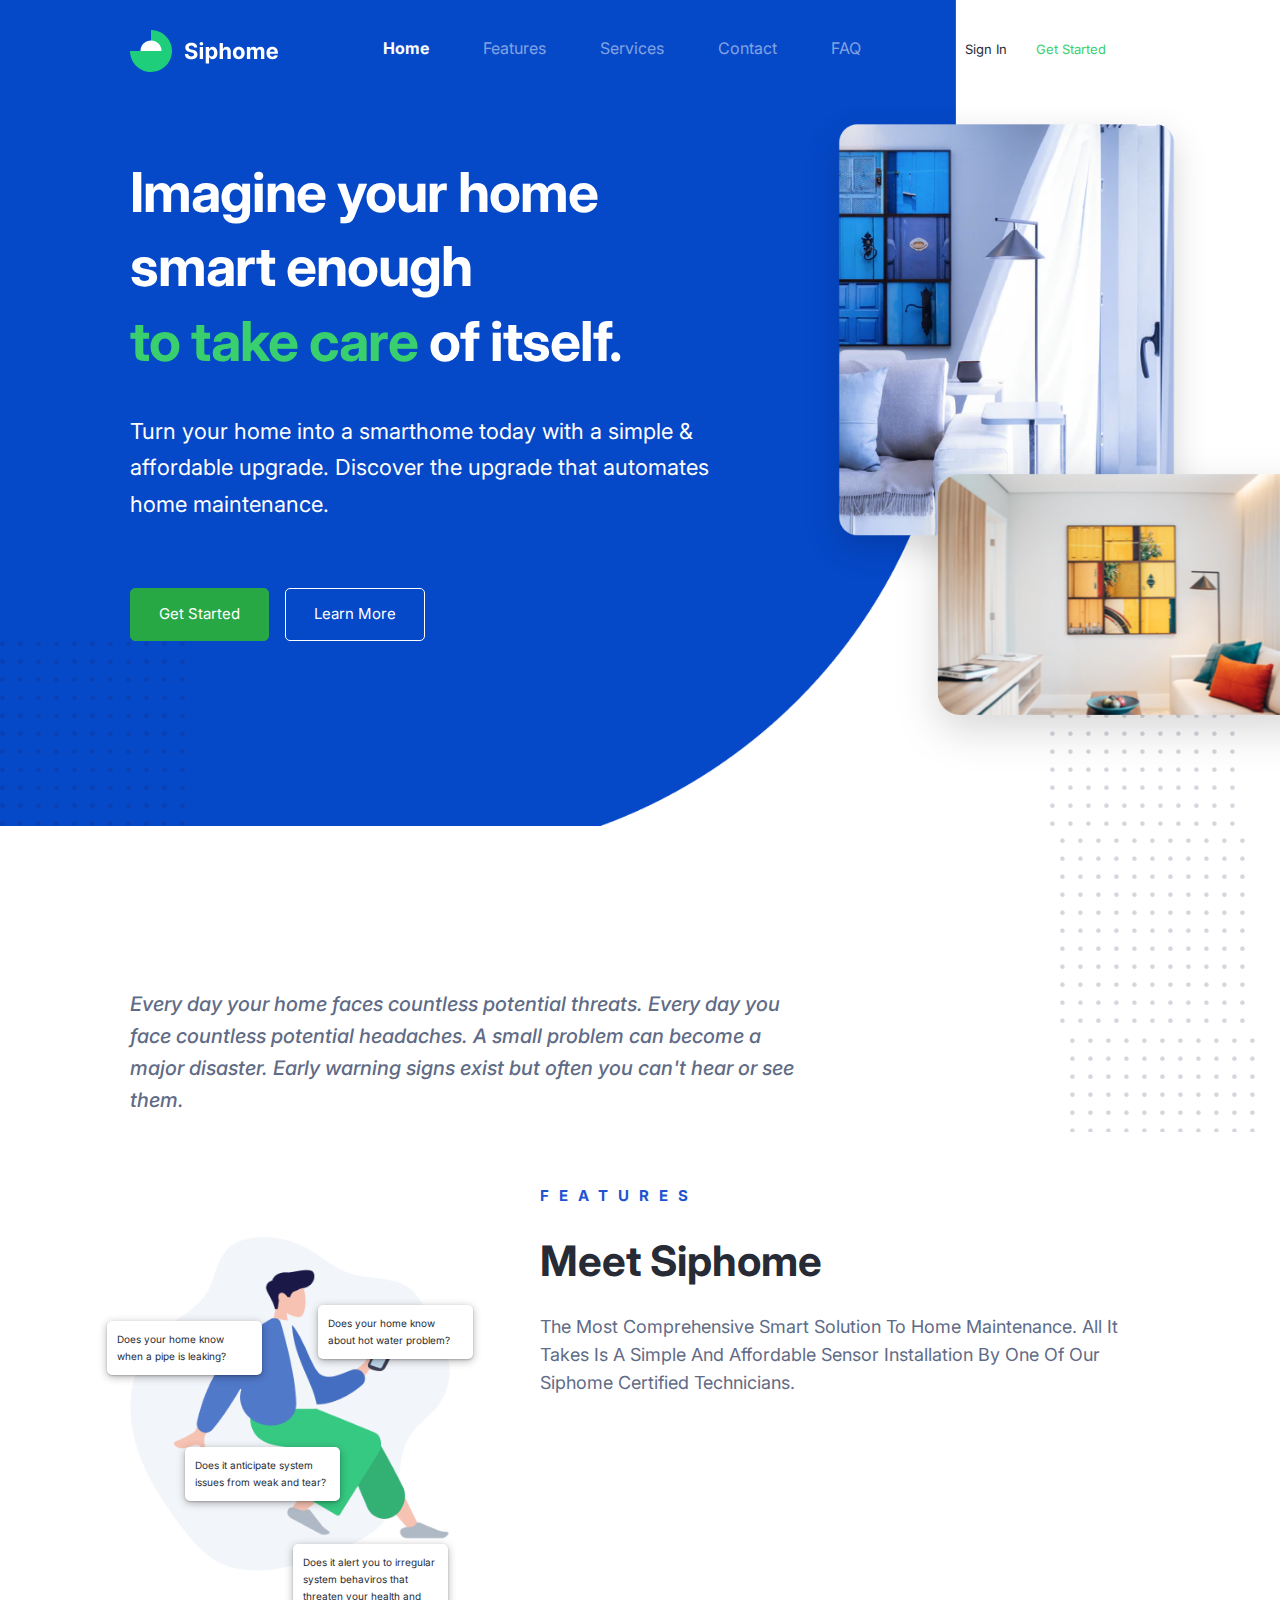
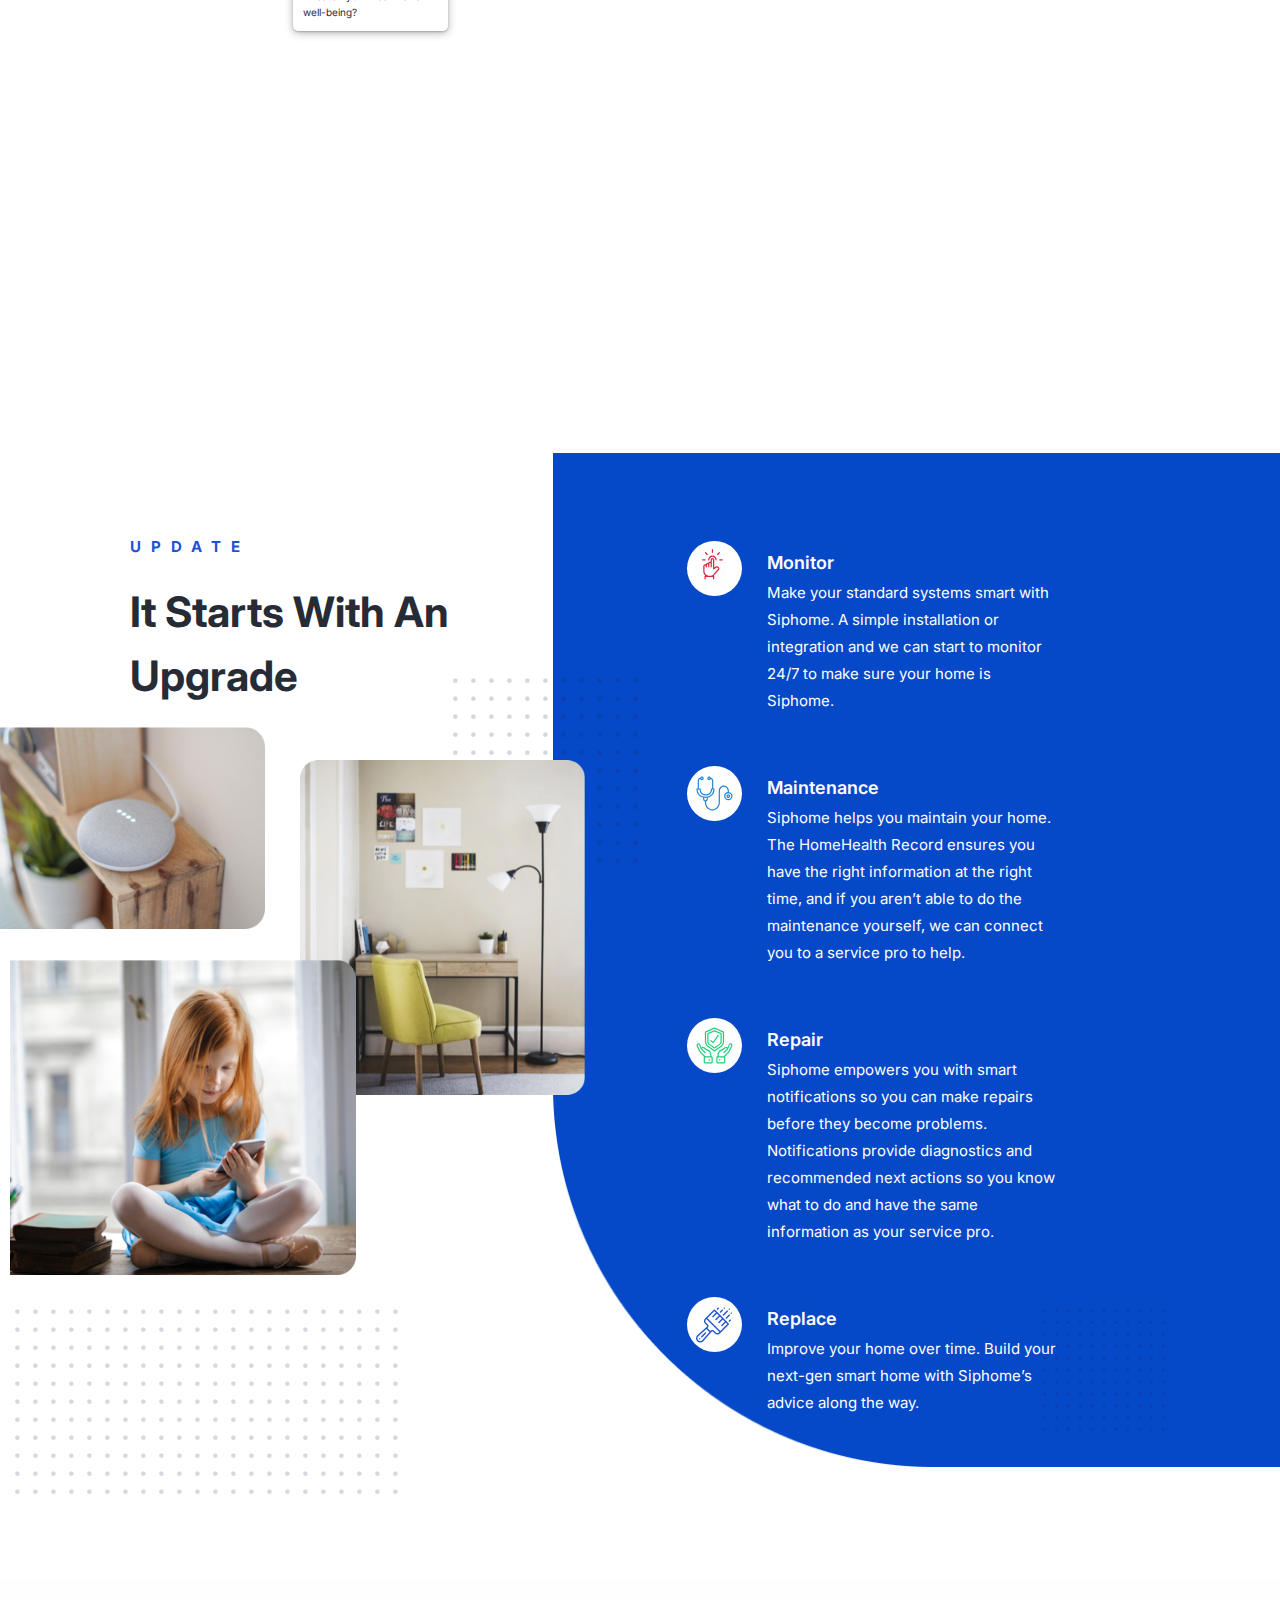
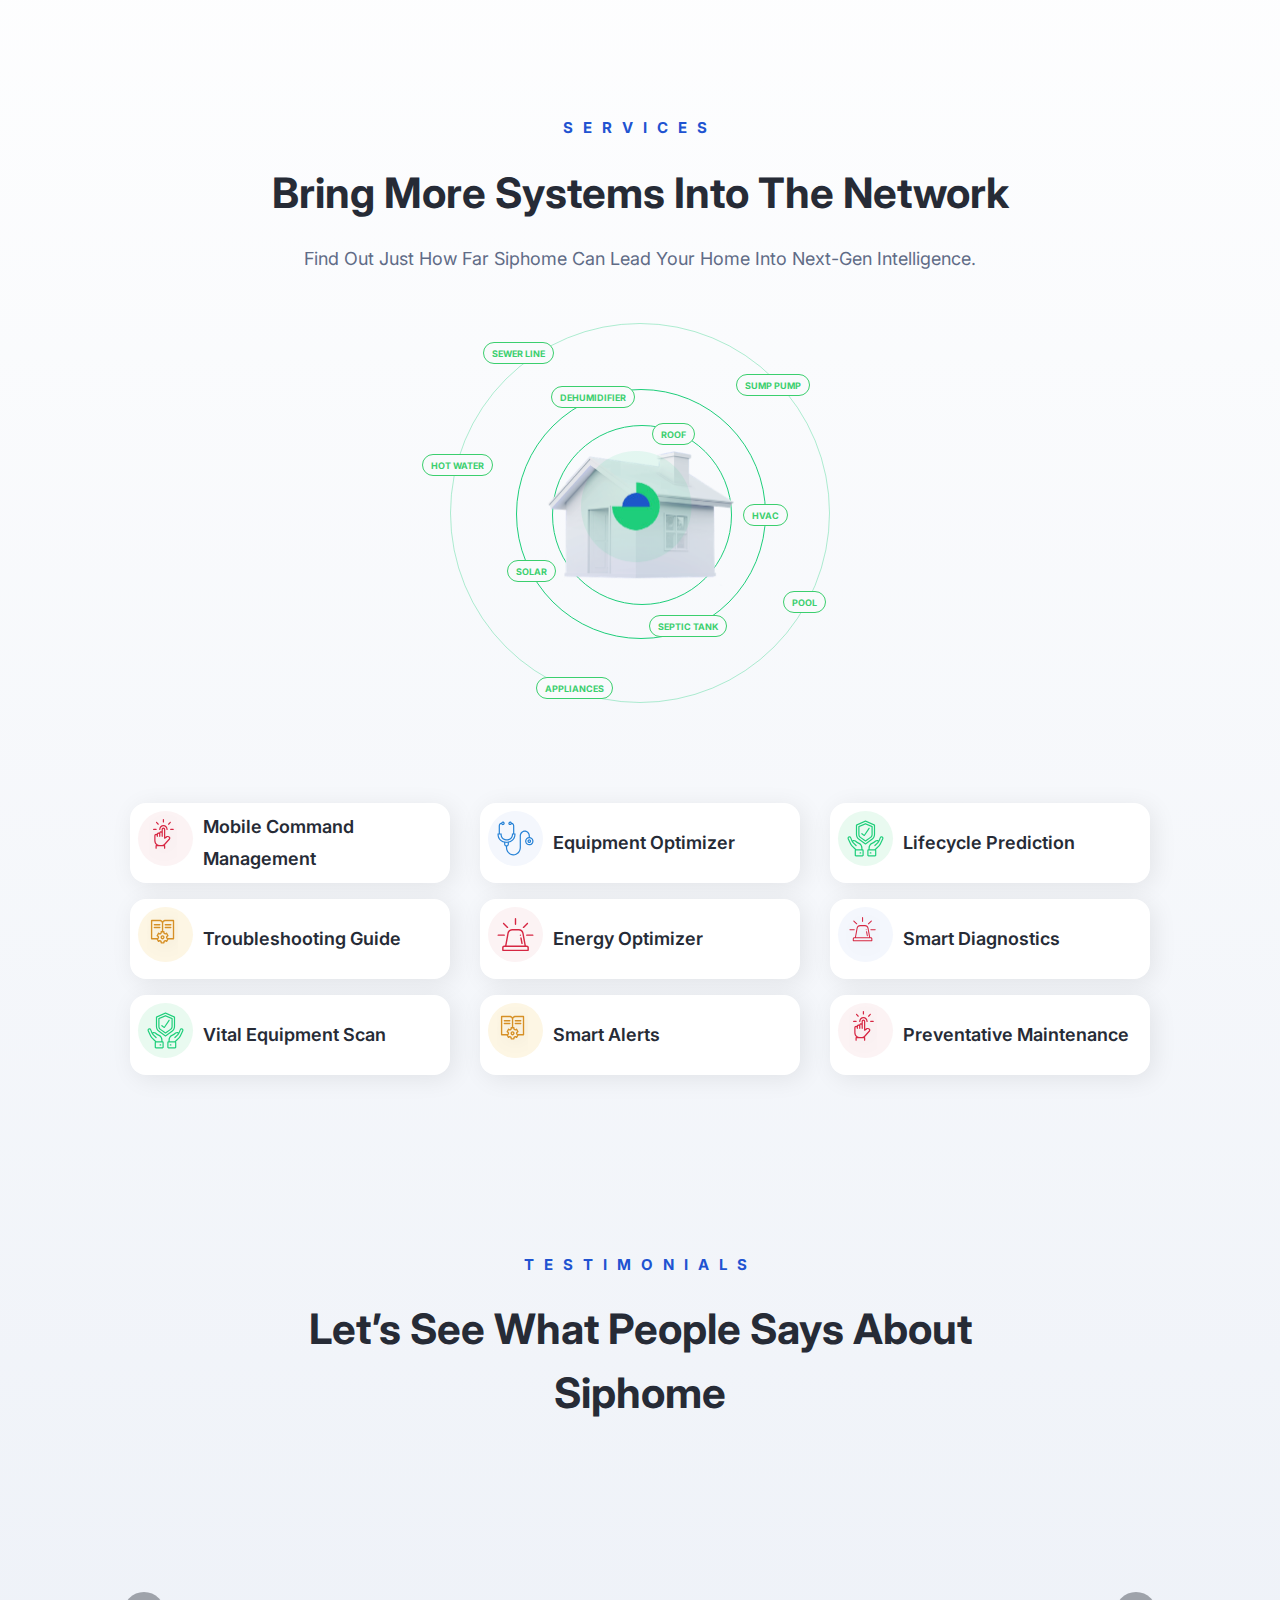
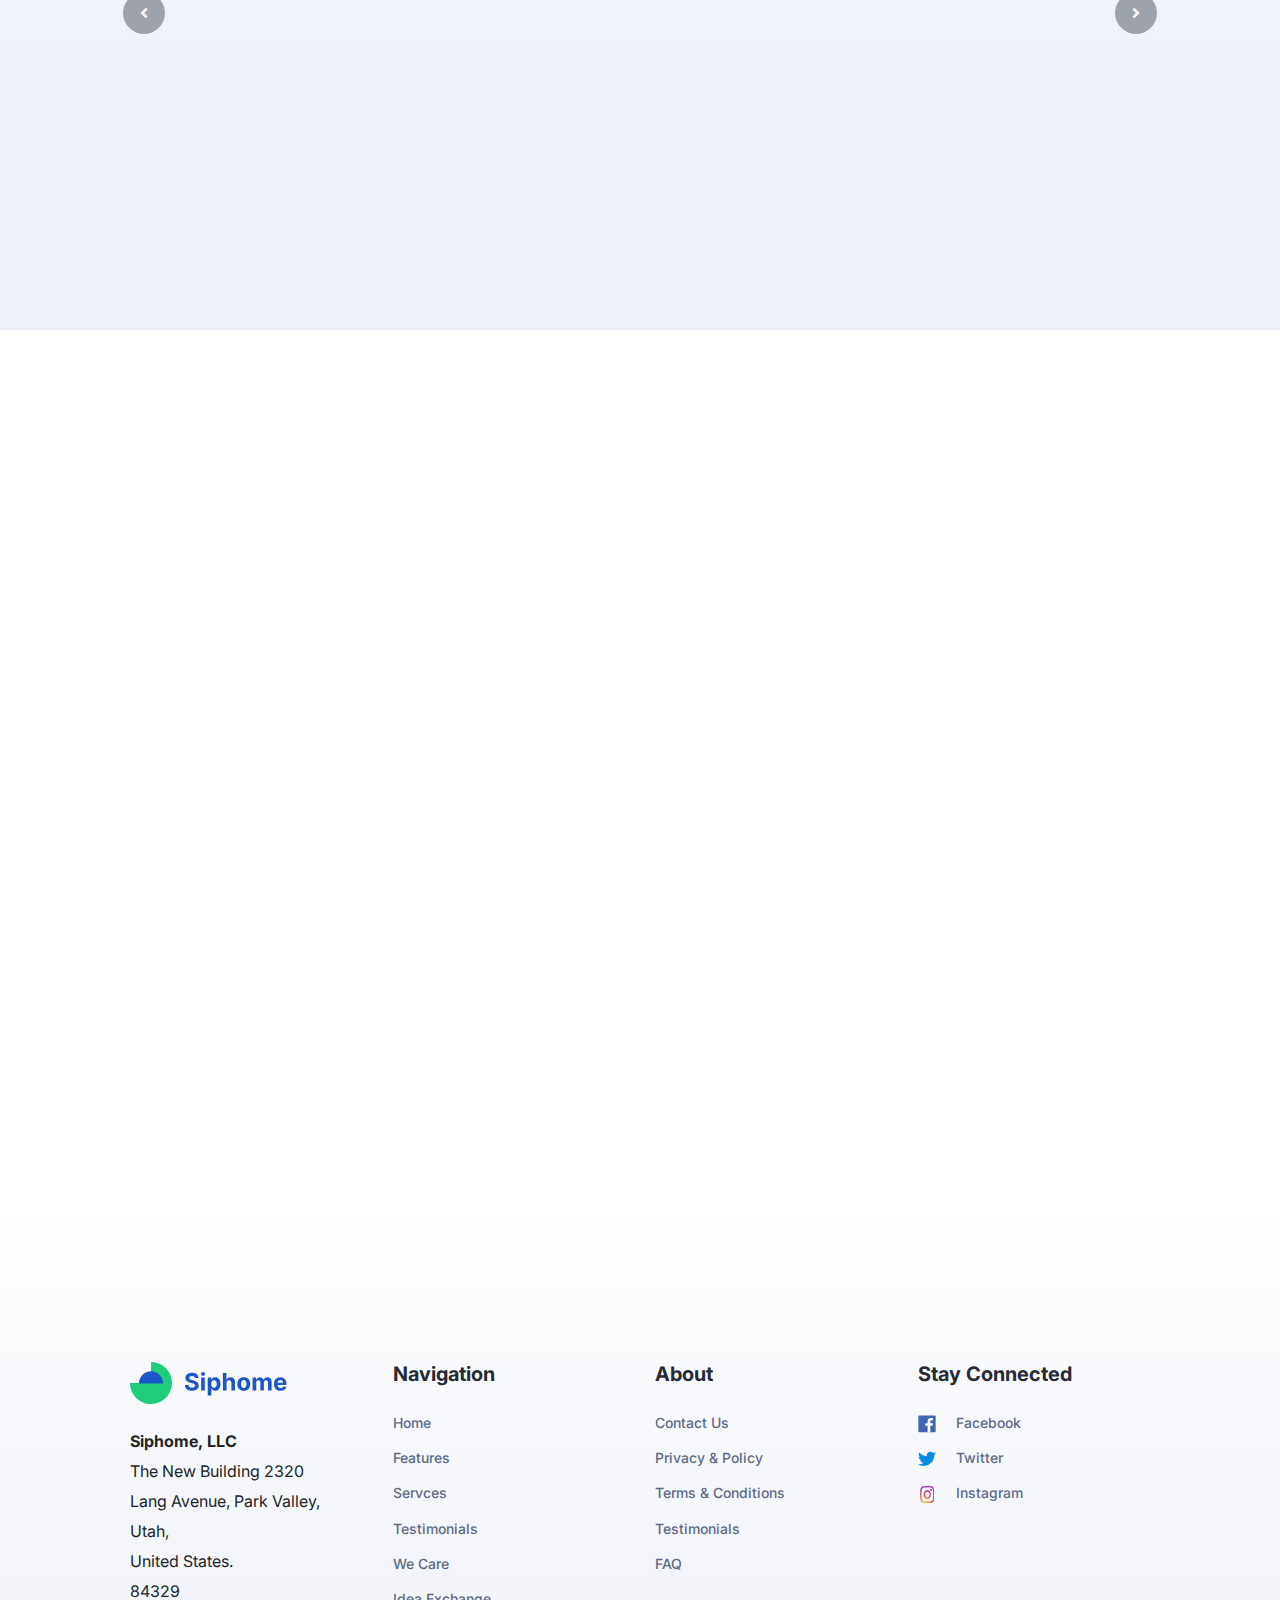
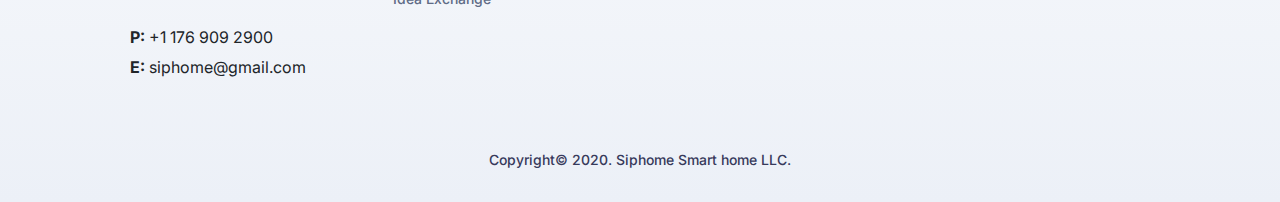
==== commit 7d9dc8a0: "finished" ====
--- a/index.html
+++ b/index.html
@@ -27,16 +27,19 @@
             <div class="container">
                 <div class="dia-main-header-content clearfix">
                     <div class="dia-logo float-left">
-                        <a href="#"><img src="assets/img/logo/logo.svg" alt=""></a>
+                        <a class="logo-white" href="#"><img src="assets/img/logo/logo-white.svg" alt=""></a>
+                        <a class="logo-main-color" href="#"><img src="assets/img/logo/logo.svg" alt=""></a>
                     </div>
                     <div class="dia-main-menu-item">
                         <nav class="dia-main-navigation  clearfix ul-li">
                             <ul id="main-nav" class="navbar-nav text-capitalize clearfix">
                                 <li> <a href="#" class="active">Home</a></li>
-                                <li><a href="#dia-features">Service</a></li>
-                                <li><a href="#dia-about">About</a></li>
-                                <li><a href="#dia-portfolio">Portfolio</a></li>
-                                <li><a href="#dia-blog">Blog</a> </li>
+                                <li><a href="#dia-features">Features</a></li>
+                                <li><a href="#dia-services">Services</a></li>
+                                <li><a href="#">Contact</a></li>
+                                <li><a href="#">FAQ</a></li>
+                                <li class="option-menu sign-in"><a href="#">Sign In</a></li>
+                                <li class="option-menu get-started"><a href="#">Get Started</a></li>
                             </ul>
                         </nav>
                     </div>
@@ -58,10 +61,10 @@
                             <nav class="dia-mobile-main-navigation  clearfix ul-li">
                              <ul id="m-main-nav" class="navbar-nav text-capitalize clearfix">
                                 <li> <a href="#" class="active">Home</a></li>
-                                <li><a href="#dia-features">Service</a></li>
-                                <li><a href="#dia-about">About</a></li>
-                                <li><a href="#dia-portfolio">Portfolio</a></li>
-                                <li><a href="#dia-blog">Blog</a> </li>
+                                <li><a href="#dia-features">Features</a></li>
+                                <li><a href="#dia-services">Services</a></li>
+                                <li><a href="#">Contact</a></li>
+                                <li><a href="#">FAQ</a></li>
                             </ul>
                         </nav>
                     </div>
@@ -134,6 +137,10 @@
                         <div class="col-lg-4 col-md-12">
                             <div class="dia-features-img position-relative">
                                 <img src="assets/img/features/man-sitting.png" alt="">
+                                <div class="bubble first">Does your home know when a pipe is leaking?</div>
+                                <div class="bubble second">Does your home know about hot water problem?</div>
+                                <div class="bubble third">Does it alert you to irregular system behaviros that threaten your health and well-being?</div>
+                                <div class="bubble fourth">Does it anticipate system issues from weak and tear?</div>
                             </div>
                         </div>
                         <div class="col-lg-8 col-md-12">
@@ -238,7 +245,7 @@
         <div id="services-testimonial">
             <!-- Start of testimonial section
             ============================================= -->            
-            <section id="dia-testimonial" class="dia-testimonial-section position-relative">
+            <section id="dia-services" class="dia-services-section position-relative">
                 <div class="tst-side-shape position-absolute" data-parallax='{"y" : 50}'> <img src="assets/img/shape/tsts1.png" alt=""></div>
                 <div class="container">
                     <div class="dia-section-title text-center text-capitalize dia-headline">
@@ -246,8 +253,31 @@
                         <h2>Bring more systems into the network</h2>
                         <p>Find out just how far Siphome can lead your home into next-gen intelligence.</p>
                     </div>
-                    <div class="home-img text-center">
-                        <img src="assets/img/service/home.png" />
+                    
+                    <div class="first-inner-circle">
+
+                        <div class="services-rounded-box first floatAnimationUpToDown">Sewer Line</div>
+                        <div class="services-rounded-box second floatAnimationDownToUp">Sump Pump</div>
+                        <div class="services-rounded-box third floatAnimationUpToDown">Pool</div>
+                        <div class="services-rounded-box fourth floatAnimationUpToDown">Appliances</div>
+                        <div class="services-rounded-box fifth floatAnimationDownToUp">Hot water</div>
+
+
+                        <div class="second-inner-circle">
+
+                            <div class="services-rounded-box first floatAnimationDownToUp">DEHUMIDIFIER</div>
+                            <div class="services-rounded-box second floatAnimationUpToDown">HVAC</div>
+                            <div class="services-rounded-box third floatAnimationUpToDown">Septic Tank</div>
+                            <div class="services-rounded-box fourth floatAnimationDownToUp">Solar</div>
+
+
+                            <div class="third-inner-circle">
+                                <div class="services-rounded-box first floatAnimationUpToDown">ROOF</div>
+                            </div>
+                        </div>
+                        <div class="home-img text-center">
+                            <img src="assets/img/service/home.png" />
+                                                            </div>
                     </div>
                     <div class="service-cards">
                         <div class="row">
@@ -357,12 +387,12 @@
                                 “We have been waiting on this product and now that we have installed a few. We think it will make the industry by storm.”
                             </div>
                             <div class="card-footer p-0">
-                                <div class="pull-left name-designation">
+                                <div class="float-left name-designation">
                                     <strong>Ryan Oliver</strong>
                                     <p>Design Manager at Kiluna</p>
                                 </div>
-                                <div class="pull-right">
-                                    
+                                <div class="float-right quote">
+                                    <img src="assets/img/testimonial/quote.png" />
                                 </div>
                             </div>
                         </div>
@@ -375,12 +405,12 @@
                                 “Thank you for introducing me to Siphome!  We like how the system gives updates to us and the homeowner as well to give us a real time update on how everything is working.”
                             </div>
                             <div class="card-footer p-0">
-                                <div class="pull-left name-designation">
+                                <div class="float-left name-designation">
                                     <strong>Gladina Samantha</strong>
                                     <p>CEO Jobdesk United, LLC</p>
                                 </div>
-                                <div class="pull-right">
-                                    
+                                <div class="float-right quote">
+                                    <img src="assets/img/testimonial/quote.png" />
                                 </div>
                             </div>
                         </div>
--- a/assets/css/style.css
+++ b/assets/css/style.css
@@ -276,7 +276,7 @@
   position: fixed;
   border-radius: 100%;
   line-height: 55px;
-  background-color: #ff6700;
+  background-color: #3acf6e;
 }
 
 .dia-scrollup i {
@@ -296,6 +296,10 @@
 .dia-main-header .dia-logo {
   margin-top: 15px;
   margin-right: 80px;
+}
+
+.dia-main-header .dia-logo .logo-main-color {
+  display: none;
 }
 
 .dia-main-header .dropdown {
@@ -391,7 +395,7 @@
 }
 
 .dia-main-header .dia-main-navigation {
-  padding: 20px 40px;
+  padding: 20px 0 20px 40px;
 }
 
 .dia-main-header .dia-main-navigation li {
@@ -412,6 +416,34 @@
 
 .dia-main-header .dia-main-navigation li a:hover {
   color: #ffffff;
+}
+
+.dia-main-header.dia-sticky-menu .dia-main-navigation li a {
+  color: #606b86;
+}
+.dia-main-header.dia-sticky-menu .dia-main-navigation li a.active,
+.dia-main-header.dia-sticky-menu .dia-main-navigation li a:hover {
+  color: #0548c8;
+}
+
+.dia-main-header .dia-main-navigation li.option-menu a{
+  color:#262b36 !important;
+  font-size: 13px;
+}
+.dia-main-header .dia-main-navigation li.option-menu.sign-in{
+  margin-left: 75px;
+  margin-right: 0;
+}
+
+.dia-main-header .dia-main-navigation li.option-menu.get-started a{
+  color: #3acf6e !important;
+}
+
+.dia-main-header.dia-sticky-menu .logo-main-color{
+  display: block;
+}
+.dia-main-header.dia-sticky-menu .logo-white{
+  display: none;
 }
 
 .dia-sticky-menu {
@@ -530,7 +562,7 @@
   right: 0;
   cursor: pointer;
   line-height: 40px;
-  color: #ff8833;
+  color: #3acf6e;
   text-align: center;
   font-size: 30px;
   top: -35px;
@@ -632,7 +664,7 @@
 }
 
 .dia-banner-section .banner-side-img.banner-img2.view-on {
-  right: 0;
+  right: 75px;
   opacity: 1;
   transition-delay: 500ms;
 }
@@ -847,6 +879,35 @@
   animation-timing-function: linear;
 }
 
+.dia-features-section .dia-features-img .bubble{
+  position: absolute;
+  color: #262b35;
+	max-width: 30em;
+	background-color: #fff;
+	padding: 10px;
+	font-size: 10px;
+	border-radius: 5px;
+  box-shadow:	0 0.125rem 0.5rem rgba(0, 0, 0, .3), 0 0.0625rem 0.125rem rgba(0, 0, 0, .2);  
+  width: 155px;
+}
+
+.dia-features-section .dia-features-img .bubble.first{
+  top: 84px;
+  left: -23px;
+}
+.dia-features-section .dia-features-img .bubble.second{
+  top: 68px;
+  left: 188px;
+}
+.dia-features-section .dia-features-img .bubble.third{
+  top: 307px;
+  left: 163px;
+}
+.dia-features-section .dia-features-img .bubble.fourth{
+  top: 210px;
+  left: 55px;
+}
+
 .dia-features-section .dia-features-text {
   padding-left: 60px;
 }
@@ -1015,64 +1076,6 @@
 }
 
 /*---------------------------------------------------- */
-/*About area*/
-/*----------------------------------------------------*/
-.dia-about-section {
-  padding-top: 60px;
-}
-
-.dia-about-section .dia-about-title-text {
-  padding-top: 25px;
-}
-
-.dia-about-content .dia-about-title-text {
-  max-width: 455px;
-}
-
-.dia-about-content .dia-about-text {
-  font-size: 18px;
-  padding: 25px 0px 75px;
-}
-
-.dia-about-content .dia-about-list li {
-  width: 50%;
-  float: left;
-  color: #282350;
-  font-weight: 700;
-  padding-left: 30px;
-  position: relative;
-  margin-bottom: 18px;
-}
-
-.dia-about-content .dia-about-list li:after {
-  left: 0;
-  top: -3px;
-  color: #25d98f;
-  font-size: 20px;
-  content: "";
-  font-weight: 900;
-  position: absolute;
-  font-family: "Font Awesome 5 Free";
-}
-
-.dia-about-content .dia-about-img {
-  z-index: 1;
-  padding-left: 40px;
-}
-
-.dia-about-content .dia-about-img .ab-shape1 {
-  top: 30px;
-  left: -10px;
-  z-index: -1;
-}
-
-.dia-about-content .dia-about-img .ab-shape2 {
-  right: 0;
-  bottom: 0;
-  z-index: -1;
-}
-
-/*---------------------------------------------------- */
 /*Contact area*/
 /*----------------------------------------------------*/
 .dia-contact-section {
@@ -1154,6 +1157,11 @@
 .dia-team-section .dia-team-pic-text .card-footer {
   background: transparent;
   border-top: 0;
+}
+
+.dia-team-section .dia-team-pic-text .card-footer .quote img {
+  opacity: 0.15;
+  margin-top: 35px;
 }
 
 
@@ -1191,97 +1199,123 @@
 /*---------------------------------------------------- */
 /*Testimonial area*/
 /*----------------------------------------------------*/
-.dia-testimonial-section {
+.dia-services-section {
   overflow: visible;
   padding: 135px 0 160px;
 }
 
-.dia-testimonial-section .home-img {
-  margin: 50px 0 100px auto;
-}
-
-.dia-testimonial-section .home-img img {
-  width: 32%;
-  height:auto;
-}
-
-.dia-testimonial-section .tst-side-shape {
+.dia-services-section .first-inner-circle {
+  position: relative;
+  margin: 50px auto 100px auto;
+  width: 380px;
+  height: 380px;
+  border: 1px solid rgba(30, 206, 122, 0.35);
+  border-radius: 400px;
+}
+.dia-services-section .second-inner-circle {
+  width: 250px;
+  height: 250px;
+  border: 1px solid #1ece7a;
+  border-radius: 300px;
+  margin: auto;
+  position: absolute;
+  top: 65px;
+  left: 65px;
+}
+.dia-services-section .third-inner-circle {
+  width: 180px;
+  height: 180px;
+  border: 1px solid #1ece7a;
+  border-radius: 220px;
+  margin: auto;
+  position: absolute;
+  top: 35px;
+  left: 35px;
+}
+
+.dia-services-section .home-img img {
+  width: 200px;
+  top: 127px;
+  left: 94px;
+  position: absolute;
+}
+.services-rounded-box{
+  font-family: Inter;
+  font-size: 9px;
+  font-weight: bold;
+  font-stretch: normal;
+  font-style: normal;
+  letter-spacing: normal;
+  text-align: center;
+  color: #3bcf6e;
+  text-transform: uppercase;
+  border: 1px solid #3bcf6e;
+  height: 22px;
+  padding: 0 8px;
+  border-radius: 22px;
+  line-height: 21px;
+  position: absolute;
+  background-color: #F9FAFC;
+}
+.dia-services-section .first-inner-circle .services-rounded-box.first {
+  top: 18px;
+  left: 32px;
+}
+.dia-services-section .first-inner-circle .services-rounded-box.second {
+  top: 50px;
+  left: 285px;
+}
+.dia-services-section .first-inner-circle .services-rounded-box.third {
+  top: 267px;
+  left: 332px;
+}
+.dia-services-section .first-inner-circle .services-rounded-box.fourth {
+  top: 353px;
+  left: 85px;
+}
+.dia-services-section .first-inner-circle .services-rounded-box.fifth {
+  top: 130px;
+  left: -29px;
+}
+
+/* --- */
+.dia-services-section .second-inner-circle .services-rounded-box.first {
+  top: -4px;
+  left: 34px;
+}
+.dia-services-section .second-inner-circle .services-rounded-box.second {
+  top: 114px;
+  left: 226px;
+}
+.dia-services-section .second-inner-circle .services-rounded-box.third {
+  top: 225px;
+  left: 132px;
+}
+.dia-services-section .second-inner-circle .services-rounded-box.fourth {
+  top: 170px;
+  left: -10px;
+}
+
+/* --- */
+.dia-services-section .third-inner-circle .services-rounded-box.first {
+  top: -3px;
+  left: 99px;
+}
+
+.dia-services-section .tst-side-shape {
   right: 0;
   top: -100px;
 }
 
-.dia-testimonial-section .dia-section-title {
+.dia-services-section .dia-section-title {
   margin: 0 auto;
 }
 
-.dia-testimonial-section .dia-testimonial_slider-area {
-  margin: 0 auto;
-  margin-top: 55px;
-  max-width: 725px;
-  background-color: #fff;
-  box-shadow: -1.046px 11.954px 22px 0px rgba(0, 0, 0, 0.08);
-}
-
-.dia-testimonial-section .dia-testimonial_slider-area:after {
-  top: -50px;
-  left: 25px;
-  font-size: 60px;
-  content: "";
-  font-weight: 900;
-  position: absolute;
-  color: rgba(203, 203, 226, 0.75);
-  font-family: "Font Awesome 5 Free";
-}
-
-.dia-testimonial-section .dia-testimonial_slider-area .test-shape1 {
-  top: -100px;
-  z-index: -1;
-  left: -175px;
-}
-
-.dia-testimonial-section .dia-testimonial_slider-area .test-shape2 {
-  z-index: -1;
-  right: -175px;
-  bottom: -100px;
-}
-
-.dia-testimonial-section .dia-testimonial_indicator .carousel-indicators li {
-  width: 90px;
-  height: 90px;
-  display: inherit;
-  text-align: center;
-  color: #202020;
-  border-radius: 50%;
-  overflow: hidden;
-  transition: all 500ms ease;
-}
-
-.dia-testimonial-section .carousel-inner .carousel-item {
+.dia-services-section .carousel-inner .carousel-item {
   padding: 80px 90px 70px;
 }
 
-.dia-testimonial-section .carousel-inner .dia-testimonial_rating li {
-  color: #ffba00;
-}
-
-.dia-testimonial-section .carousel-inner .dia-testimonial_text {
-  margin: 18px 0px 28px;
-  font-size: 22px;
-  line-height: 1.636;
-}
-
-.dia-testimonial-section .carousel-inner .dia-testimonial_meta h4 {
-  color: #282350;
-  font-size: 32px;
-  font-weight: 700;
-  padding-bottom: 3px;
-}
-
-.dia-testimonial-section .carousel-inner .dia-testimonial_meta p {
-  font-size: 18px;
-}
-
-.dia-testimonial-section .carousel-indicators {
+.dia-services-section .carousel-indicators {
   top: 70px;
   margin: 0;
   left: auto;
@@ -1290,65 +1324,21 @@
   display: inherit;
 }
 
-.dia-testimonial-section .carousel-indicators li {
+.dia-services-section .carousel-indicators li {
   text-indent: 0;
   margin-bottom: 15px;
   transform: scale(0.9);
   border: 3px solid rgba(255, 255, 255, 0);
 }
 
-.dia-testimonial-section .carousel-indicators li img {
+.dia-services-section .carousel-indicators li img {
   border-radius: 100%;
 }
 
-.dia-testimonial-section .carousel-indicators li.active {
+.dia-services-section .carousel-indicators li.active {
   padding: 5px;
   transform: scale(1);
   border: 3px solid #5409d6;
-}
-
-.dia-testimonial_indicator-dot .carousel-indicators2 {
-  top: 60%;
-  right: 45px;
-  left: -35px;
-  bottom: 25px;
-  padding-left: 0;
-  margin-bottom: 0;
-  position: absolute;
-  transform: translateY(-50%);
-}
-
-.dia-testimonial_indicator-dot .carousel-indicators2 li {
-  width: 15px;
-  height: 15px;
-  display: block;
-  cursor: pointer;
-  position: relative;
-  border-radius: 100%;
-  margin-bottom: 12px;
-  background-color: #fff;
-  transition: 0.3s all ease-in-out;
-}
-
-.dia-testimonial_indicator-dot .carousel-indicators2 li:after {
-  top: 3px;
-  left: 3px;
-  content: "";
-  width: 60%;
-  height: 60%;
-  border-radius: 100%;
-  position: absolute;
-  transform: scale(0);
-  transition: 0.3s all ease-in-out;
-  background: linear-gradient(81deg, #ff6600 0%, #ff9903 75%, #ffcb05 100%);
-}
-
-.dia-testimonial_indicator-dot .carousel-indicators2 li.active {
-  transform: scale(1.2);
-}
-
-.dia-testimonial_indicator-dot .carousel-indicators2 li.active:after {
-  transform: scale(1);
 }
 
 .info-box{
@@ -1630,7 +1620,7 @@
 @media screen and (max-width: 1280px) {
   .dia-banner-section .banner-side-shape1,
   .dia-banner-section .banner-side-shape2,
-  .dia-testimonial-section .tst-side-shape {
+  .dia-services-section .tst-side-shape {
     display: none;
   }
 
@@ -1662,7 +1652,7 @@
     margin-top: 30px;
     padding-bottom: 20px;
   }
-  .dia-testimonial-section {
+  .dia-services-section {
     overflow: hidden;
   }
   .dia-team-section .dia-team-content .owl-nav .owl-prev,
@@ -1672,11 +1662,6 @@
     transform: translateY(0);
   }
 
-  .dia-team-section .dia-team-content .owl-item.active.center .dia-team-img:after,
-  .dia-team-section .dia-team-pic-text:hover .dia-team-img:after {
-    left: 70px;
-  }
-
   .dia-footer-widget .download-btn a {
     margin-right: 0px;
   }
@@ -1689,11 +1674,6 @@
 
   .dia-banner-section .dia-banner-content .dia-banner-btn {
     justify-content: center;
-  }
-
-  .dia-testimonial-section .dia-testimonial_slider-area .test-shape1,
-  .dia-testimonial-section .dia-testimonial_slider-area .test-shape2 {
-    display: none;
   }
 
   .dia-main-navigation {
@@ -1747,31 +1727,16 @@
     margin-bottom: 30px;
   }
 
-  .dia-team-section .dia-team-content .owl-item.active.center .dia-team-img:after,
-  .dia-team-section .dia-team-pic-text:hover .dia-team-img:after {
-    left: 105px;
-  }
-
-  .dia-testimonial-section {
+  .dia-services-section {
     overflow: hidden;
   }
 
-  .dia-testimonial-section .carousel-indicators {
+  .dia-services-section .carousel-indicators {
     display: none;
   }
 
   .dia-banner-section .dia-banner-content {
     padding: 150px 0px 0px;
-  }
-
-  .dia-testimonial_indicator-dot .carousel-indicators2 {
-    position: static;
-    text-align: center;
-  }
-
-  .dia-testimonial_indicator-dot .carousel-indicators2 li {
-    display: inline-block;
-    background-color: #390ed2;
   }
 
   .dia-footer-widget {
@@ -1819,12 +1784,51 @@
   .dia-update-section .dia-section-title{
     margin-top: 50px;
   }
-  .dia-testimonial-section .home-img{
-    margin-bottom: 70px;
-  }
-  .dia-testimonial-section .home-img img{
-    width: 80%;
-  }
+
+  .dia-features-section .bubble.third{
+    display: none;
+  }
+
+
+  /* Services */
+  .dia-services-section .first-inner-circle {
+    margin: 50px auto 100px auto;
+    width: 260px;
+    height: 260px;
+    border: 1px solid rgba(30, 206, 122, 0.35);
+    border-radius:280px;
+  }
+  .dia-services-section .second-inner-circle {
+    width:150px;
+    height:150px;
+    border: 1px solid #1ece7a;
+    border-radius:150px;
+    margin: auto;
+    position: absolute;
+    top:55px;
+    left:55px;
+  }
+  .dia-services-section .third-inner-circle {
+    width:90px;
+    height:90px;
+    border: 1px solid #1ece7a;
+    border-radius:100px;
+    margin: auto;
+    position: absolute;
+    top:30px;
+    left:30px;
+  }
+
+  .dia-services-section .home-img img {
+    width: 100px;
+    top: 96px;
+    left: 83px;
+    position: absolute;
+  }
+  .services-rounded-box{
+    display: none;
+  }
+
   .dia-update-section .left-side{
     background: #0548c8;
   }
@@ -1834,6 +1838,9 @@
   }
   .dia-team-section .dia-section-title {
     margin: 0 5%;
+  }
+  .dia-team-section .quote {
+    display: none;
   }
   .dia-banner-section .dia-banner-content .dia-banner-btn .dia-play-btn {
     width: 50px;
@@ -1876,87 +1883,24 @@
     font-size: 30px;
   }
 
-  .dia-fun-fact-section {
-    padding-bottom: 10px;
-  }
-
-  .dia-fun-fact-section .dia-fun-fact-title h2 {
-    font-size: 30px;
-  }
-
-  .dia-fun-fact-section .dia-fun-fact-counter {
-    padding-top: 30px;
-  }
-
-  .dia-fun-fact-section .dia-fun-fact-item .fun-fact-number {
-    padding: 5px 0px;
-  }
-
-  .dia-fun-fact-section .dia-fun-fact-item .fun-fact-number span,
-  .dia-fun-fact-section .dia-fun-fact-item .fun-fact-number h3 {
-    font-size: 45px;
-  }
-
-  .dia-fun-fact-item {
-    margin-bottom: 40px;
-  }
-
-  .dia-about-section {
-    padding-top: 20px;
-  }
-
   .dia-features-section .dia-features-details .dia-features-item {
     width: 100%;
   }
 
-  .dia-about-content .dia-about-list li {
-    width: 100%;
-  }
-
-  .dia-about-content .dia-about-text {
-    font-size: 16px;
-    padding: 20px 0px 30px;
-  }
-
-  .dia-about-content .dia-about-img {
-    padding-left: 0;
-  }
-
   .dia-contact-section {
     padding: 60px 0px 60px;
   }
 
-  .dia-contact-section .skill-progress-bar {
-    padding: 20px 0px 10px;
-  }
-
   .dia-team-section {
     padding-top: 60px;
   }
 
-  .dia-team-section {
-    padding-top: 60px;
-  }
-
-  .dia-testimonial-section {
+  .dia-services-section {
     padding: 45px 0 60px;
   }
 
-  .dia-testimonial-section .carousel-inner .carousel-item {
+  .dia-services-section .carousel-inner .carousel-item {
     padding: 50px 30px 60px;
-  }
-
-  .dia-testimonial-section .carousel-inner .dia-testimonial_text {
-    font-size: 18px;
-  }
-
-  .dia-testimonial-section .carousel-inner .dia-testimonial_meta h4 {
-    font-size: 26px;
-  }
-
-  .dia-testimonial-section .dia-testimonial_slider-area:after {
-    top: -15px;
-    font-size: 40px;
   }
 
   .dia-footer-section {
@@ -2025,26 +1969,12 @@
   .dia-section-title h2 {
     font-size: 26px;
   }
-
-  .dia-team-section .dia-team-content .owl-item.active.center .dia-team-img:after,
-  .dia-team-section .dia-team-pic-text:hover .dia-team-img:after {
-    left: 85px;
-  }
 }
 @media screen and (max-width: 360px) {
-  .dia-team-section .dia-team-content .owl-item.active.center .dia-team-img:after,
-  .dia-team-section .dia-team-pic-text:hover .dia-team-img:after {
-    left: 70px;
-  }
 }
 @media screen and (max-width: 320px) {
   .dia-banner-section .dia-banner-content h1 {
     font-size: 30px;
-  }
-
-  .dia-team-section .dia-team-content .owl-item.active.center .dia-team-img:after,
-  .dia-team-section .dia-team-pic-text:hover .dia-team-img:after {
-    left: 35px;
   }
 }
 /*** Start Of blog Section ***/
@@ -2127,6 +2057,36 @@
     opacity: 1;
     transform: translateY(0);
   }
+}
+@keyframes floatAnimationUpToDown {
+	0% {
+		transform: translatey(0px);
+	}
+	50% {
+		transform: translatey(-5px);
+	}
+	100% {
+		transform: translatey(0px);
+	}
+}
+@keyframes floatAnimationDownToUp {
+	0% {
+		transform: translatey(0px);
+	}
+	50% {
+		transform: translatey(6px);
+	}
+	100% {
+		transform: translatey(0px);
+	}
+}
+.floatAnimationUpToDown{
+  animation: floatAnimationUpToDown 3s ease-in-out infinite;
+  transform: translatey(0px);
+}
+.floatAnimationDownToUp{
+  animation: floatAnimationDownToUp 3s ease-in-out infinite;
+  transform: translatey(0px);
 }
 .fadeFromUp {
   animation-name: fadeFromUp;
